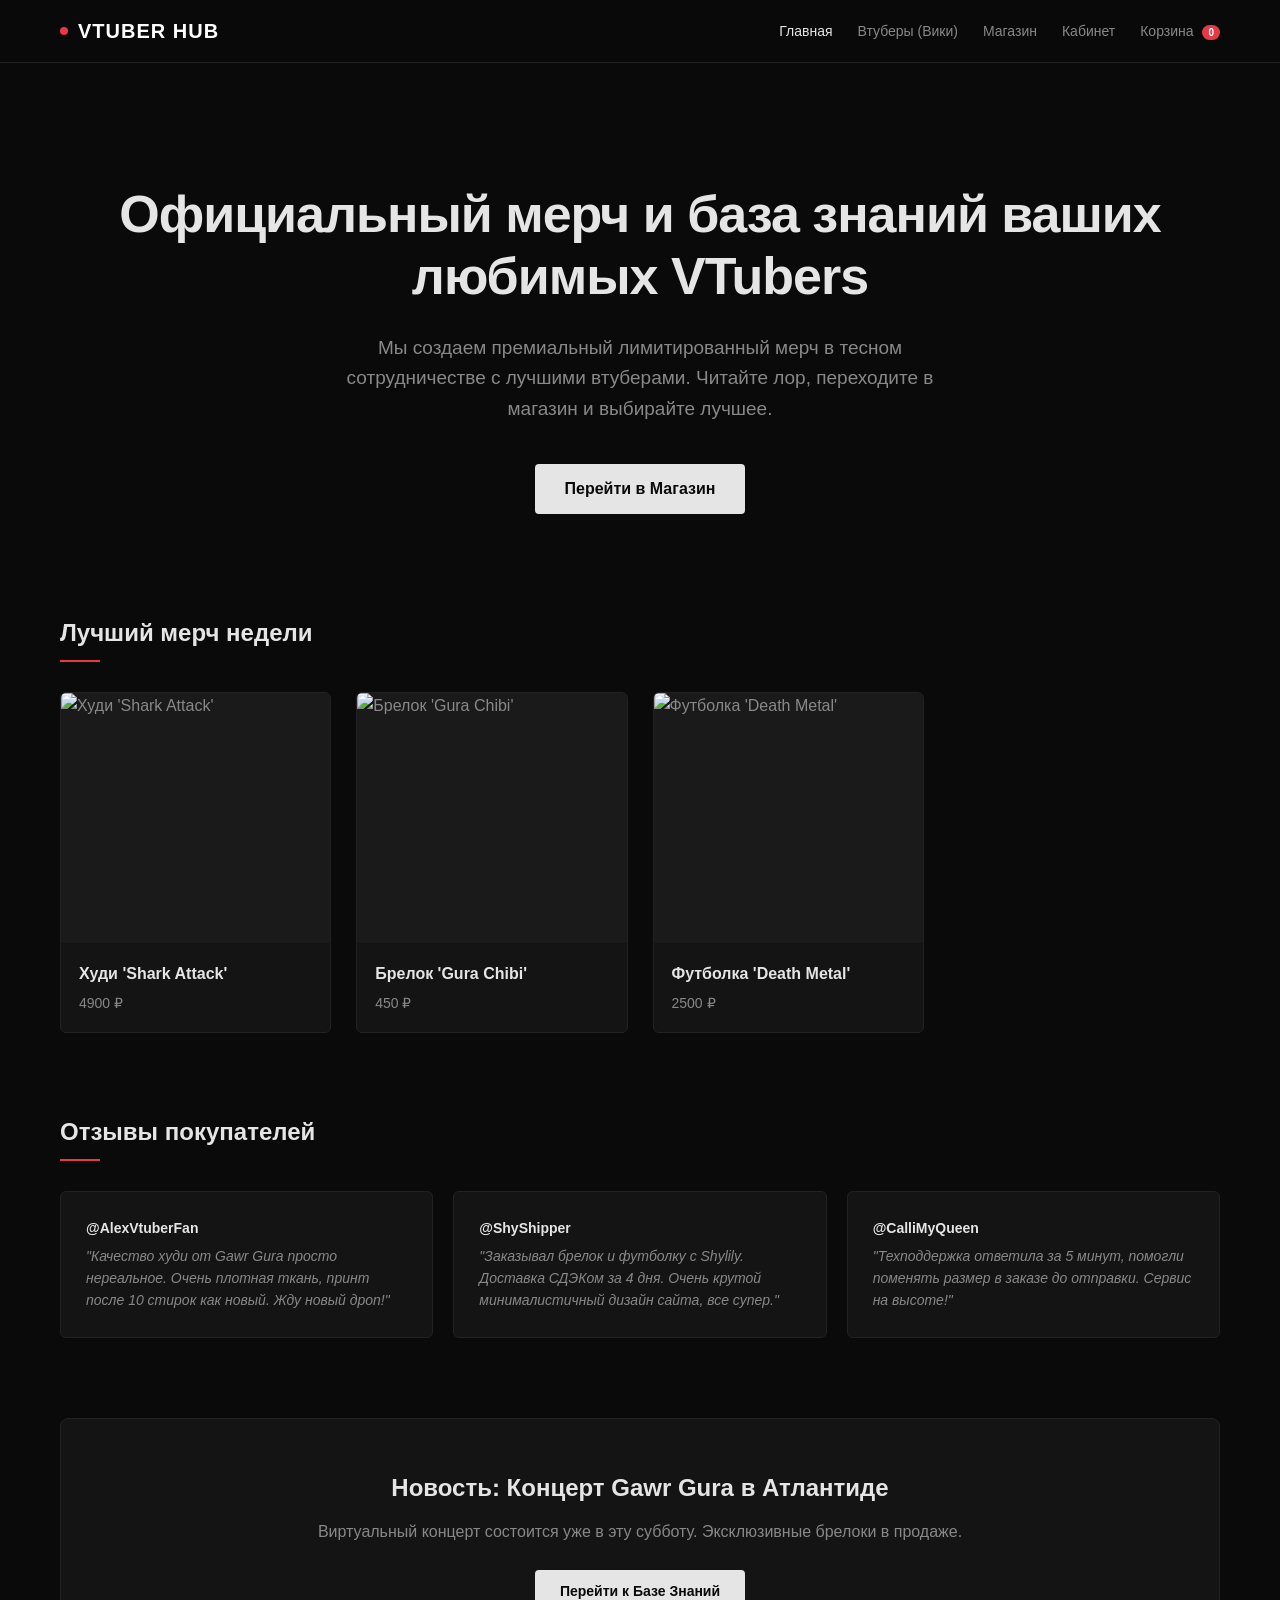
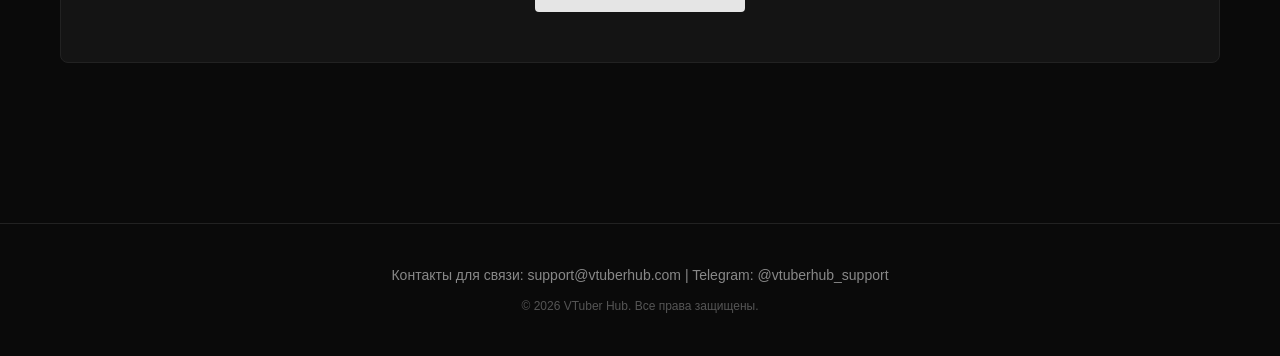
==== index.html @ 5d61200d "Update index.html" ====
<!DOCTYPE html>
<html lang="ru">
<head>
    <meta charset="UTF-8">
    <meta name="viewport" content="width=device-width, initial-scale=1.0">
    <title>VTuber Hub - Официальный мерч и Википедия</title>
    <link rel="stylesheet" href="style.css">
    <style>
        .hero { text-align: center; padding: 80px 20px 100px 20px; }
        .hero h1 { font-size: 52px; font-weight: 800; margin-bottom: 25px; letter-spacing: -1px; line-height: 1.2; }
        .hero p { color: var(--text-muted); font-size: 19px; max-width: 650px; margin: 0 auto 40px auto; }
        .merch-slider { display: grid; grid-template-columns: repeat(auto-fill, minmax(260px, 1fr)); gap: 25px; margin-bottom: 80px; }
        .slide-card { background-color: var(--card-bg); border: 1px solid var(--border-color); border-radius: 6px; overflow: hidden; transition: transform 0.3s ease, border-color 0.3s ease; cursor: pointer; }
        .slide-card:hover { transform: translateY(-5px); border-color: #444; }
        .slide-img { width: 100%; height: 250px; background-color: #1A1A1A; display: flex; align-items: center; justify-content: center; color: var(--text-muted); overflow: hidden; }
        .slide-img img { width: 100%; height: 100%; object-fit: cover; }
        .slide-info { padding: 18px; }
        .slide-info h3 { font-size: 16px; margin-bottom: 5px; }
        .slide-info p { color: var(--text-muted); font-size: 14px; }
        .reviews-grid { display: grid; grid-template-columns: repeat(auto-fill, minmax(300px, 1fr)); gap: 20px; margin-bottom: 80px; }
        .review-card { background-color: var(--card-bg); border: 1px solid var(--border-color); padding: 25px; border-radius: 6px; }
        .review-author { font-weight: 600; margin-bottom: 5px; font-size: 14px; }
        .review-text { color: var(--text-muted); font-size: 14px; font-style: italic; }
        .news-section { background-color: var(--card-bg); border: 1px solid var(--border-color); padding: 50px; border-radius: 8px; margin-bottom: 60px; text-align: center; }
    </style>
</head>
<body>
    <header>
        <div class="nav-container">
            <a href="index.html" class="logo"><div class="logo-dot"></div>VTUBER HUB</a>
            <nav></nav>
        </div>
    </header>
    <main>
        <section class="hero">
            <h1>Официальный мерч и база знаний ваших любимых VTubers</h1>
            <p>Мы создаем премиальный лимитированный мерч в тесном сотрудничестве с лучшими втуберами. Читайте лор, переходите в магазин и выбирайте лучшее.</p>
            <a href="shop.html" class="hero-btn">Перейти в Магазин</a>
        </section>
        <h2 class="section-title">Лучший мерч недели</h2>
        <div class="merch-slider" id="home-featured-merch"></div>
        <h2 class="section-title">Отзывы покупателей</h2>
        <div class="reviews-grid" id="home-reviews-container"></div>
        <div class="news-section" id="home-news-container"></div>
    </main>
    <footer>
        <p>Контакты для связи: support@vtuberhub.com | Telegram: @vtuberhub_support</p>
        <p style="margin-top: 10px; font-size: 12px; color: #555;">© 2026 VTuber Hub. Все права защищены.</p>
    </footer>
    <script src="app.js"></script>
    <script>
        window.addEventListener('DOMContentLoaded', () => {
            const products = getProducts();
            const container = document.getElementById('home-featured-merch');
            container.innerHTML = products.slice(0, 3).map(p => `
                <div class="slide-card" onclick="window.location.href='shop.html?streamer=${p.vtuberId}'">
                    <div class="slide-img"><img src="${p.photo}" alt="${p.title}"></div>
                    <div class="slide-info"><h3>${p.title}</h3><p>${p.price} ₽</p></div>
                </div>
            `).join('');
            const reviews = getReviews().filter(r => r.approved);
            const reviewsContainer = document.getElementById('home-reviews-container');
            reviewsContainer.innerHTML = reviews.map(r => `
                <div class="review-card">
                    <div class="review-author">${r.author}</div>
                    <div class="review-text">"${r.text}"</div>
                </div>
            `).join('');
            const news = getNews();
            const newsContainer = document.getElementById('home-news-container');
            if (news.length > 0) {
                const latestNews = news[news.length - 1];
                newsContainer.innerHTML = `
                    <h2 style="margin-bottom: 12px;">Новость: ${latestNews.title}</h2>
                    <p style="color: var(--text-muted); margin-bottom: 25px;">${latestNews.content}</p>
                    <a href="wiki.html" class="hero-btn" style="padding: 10px 25px; font-size: 14px;">Перейти к Базе Знаний</a>
                `;
            }
        });
    </script>
</body>
</html>
---- style.css ----
:root {
    --bg-color: #0A0A0A;
    --card-bg: #141414;
    --border-color: #222222;
    --text-main: #E5E5E5;
    --text-muted: #888888;
    --accent-color: #E63946;
    --accent-hover: #FF4D5A;
    --font-family: -apple-system, BlinkMacSystemFont, "Segoe UI", Roboto, Helvetica, Arial, sans-serif;
}
* { box-sizing: border-box; margin: 0; padding: 0; }
body { background-color: var(--bg-color); color: var(--text-main); font-family: var(--font-family); line-height: 1.6; overflow-x: hidden; }
header { position: sticky; top: 0; z-index: 100; background-color: rgba(10, 10, 10, 0.95); border-bottom: 1px solid var(--border-color); backdrop-filter: blur(10px); }
.nav-container { max-width: 1200px; margin: 0 auto; display: flex; justify-content: space-between; align-items: center; padding: 15px 20px; }
.logo { font-size: 20px; font-weight: 700; letter-spacing: 1px; color: #FFF; text-decoration: none; display: flex; align-items: center; gap: 10px; }
.logo-dot { width: 8px; height: 8px; background-color: var(--accent-color); border-radius: 50%; }
nav { display: flex; gap: 25px; align-items: center; }
nav a { color: var(--text-muted); text-decoration: none; font-size: 14px; font-weight: 500; transition: color 0.2s ease; cursor: pointer; }
nav a:hover, nav a.active { color: var(--text-main); }
.cart-trigger { position: relative; cursor: pointer; }
.cart-badge { background-color: var(--accent-color); color: white; font-size: 10px; padding: 2px 6px; border-radius: 10px; font-weight: bold; margin-left: 5px; }
main { max-width: 1200px; margin: 0 auto; padding: 40px 20px; min-height: calc(100vh - 150px); }
.section-title { font-size: 24px; font-weight: 700; margin-bottom: 30px; position: relative; padding-bottom: 10px; }
.section-title::after { content: ''; position: absolute; bottom: 0; left: 0; width: 40px; height: 2px; background-color: var(--accent-color); }
.hero-btn, .btn-primary { background-color: var(--text-main); color: var(--bg-color); padding: 12px 30px; border-radius: 4px; text-decoration: none; font-weight: 600; transition: transform 0.2s, background-color 0.2s; border: none; cursor: pointer; display: inline-block; text-align: center; }
.hero-btn:hover, .btn-primary:hover { transform: scale(1.02); background-color: #FFF; }
.btn-secondary { background-color: var(--card-bg); border: 1px solid var(--border-color); color: var(--text-main); padding: 10px 20px; border-radius: 4px; font-weight: 600; cursor: pointer; transition: border-color 0.2s, color 0.2s; }
.btn-secondary:hover { border-color: var(--text-main); }
.btn-danger { background-color: var(--accent-color); color: white; border: none; padding: 10px 20px; border-radius: 4px; font-weight: 600; cursor: pointer; transition: background-color 0.2s; }
.btn-danger:hover { background-color: var(--accent-hover); }
.two-column-layout { display: grid; grid-template-columns: 280px 1fr; gap: 30px; }
.table-responsive { width: 100%; overflow-x: auto; -webkit-overflow-scrolling: touch; margin-top: 15px; }
.form-group { margin-bottom: 20px; }
.form-group label { display: block; font-size: 13px; color: var(--text-muted); margin-bottom: 5px; }
.form-control { width: 100%; background-color: #0E0E0E; border: 1px solid var(--border-color); border-radius: 4px; padding: 10px 15px; color: var(--text-main); font-size: 14px; outline: none; transition: border-color 0.2s; }
.form-control:focus { border-color: var(--accent-color); }
footer { text-align: center; color: var(--text-muted); font-size: 14px; border-top: 1px solid var(--border-color); padding: 40px 20px; margin-top: 60px; }
.modal { display: none; position: fixed; top: 0; left: 0; width: 100%; height: 100%; background-color: rgba(0, 0, 0, 0.85); z-index: 1000; align-items: center; justify-content: center; padding: 20px; }
.modal.active { display: flex; }
.modal-content { background-color: var(--card-bg); border: 1px solid var(--border-color); border-radius: 8px; width: 550px; max-width: 100%; padding: 30px; max-height: 90vh; display: flex; flex-direction: column; overflow-y: auto; }
.modal-header { display: flex; justify-content: space-between; align-items: center; border-bottom: 1px solid var(--border-color); padding-bottom: 15px; margin-bottom: 20px; }
.modal-close { background: none; border: none; color: var(--text-muted); font-size: 28px; cursor: pointer; }
.cart-items-list { flex-grow: 1; overflow-y: auto; margin-bottom: 20px; display: flex; flex-direction: column; gap: 15px; }
.cart-item { display: flex; justify-content: space-between; align-items: center; border-bottom: 1px solid var(--border-color); padding-bottom: 15px; }
.cart-item:last-child { border-bottom: none; }
.cart-item-details h4 { font-size: 14px; }
.cart-item-details p { font-size: 12px; color: var(--text-muted); }
.cart-qty-control { display: flex; align-items: center; gap: 10px; }
.qty-btn { background-color: #222; border: none; color: white; width: 25px; height: 25px; border-radius: 4px; cursor: pointer; }
.qty-num { font-size: 14px; width: 20px; text-align: center; }
.cart-total-section { border-top: 1px solid var(--border-color); padding-top: 20px; display: flex; justify-content: space-between; align-items: center; font-weight: bold; font-size: 18px; margin-bottom: 20px; }
@media (max-width: 1024px) {
    main { padding: 30px 15px; }
    .two-column-layout { grid-template-columns: 240px 1fr; gap: 20px; }
}
@media (max-width: 768px) {
    .nav-container { flex-direction: column; gap: 15px; text-align: center; padding: 15px 10px; }
    nav { flex-wrap: wrap; justify-content: center; gap: 15px; }
    .two-column-layout { grid-template-columns: 1fr; }
    .sidebar { padding: 15px; }
    .sidebar-list { display: flex; flex-direction: row; overflow-x: auto; gap: 10px; padding-bottom: 10px; -webkit-overflow-scrolling: touch; }
    .sidebar-item { white-space: nowrap; flex-shrink: 0; }
    .hero h1 { font-size: 36px !important; }
    .hero p { font-size: 16px !important; }
}
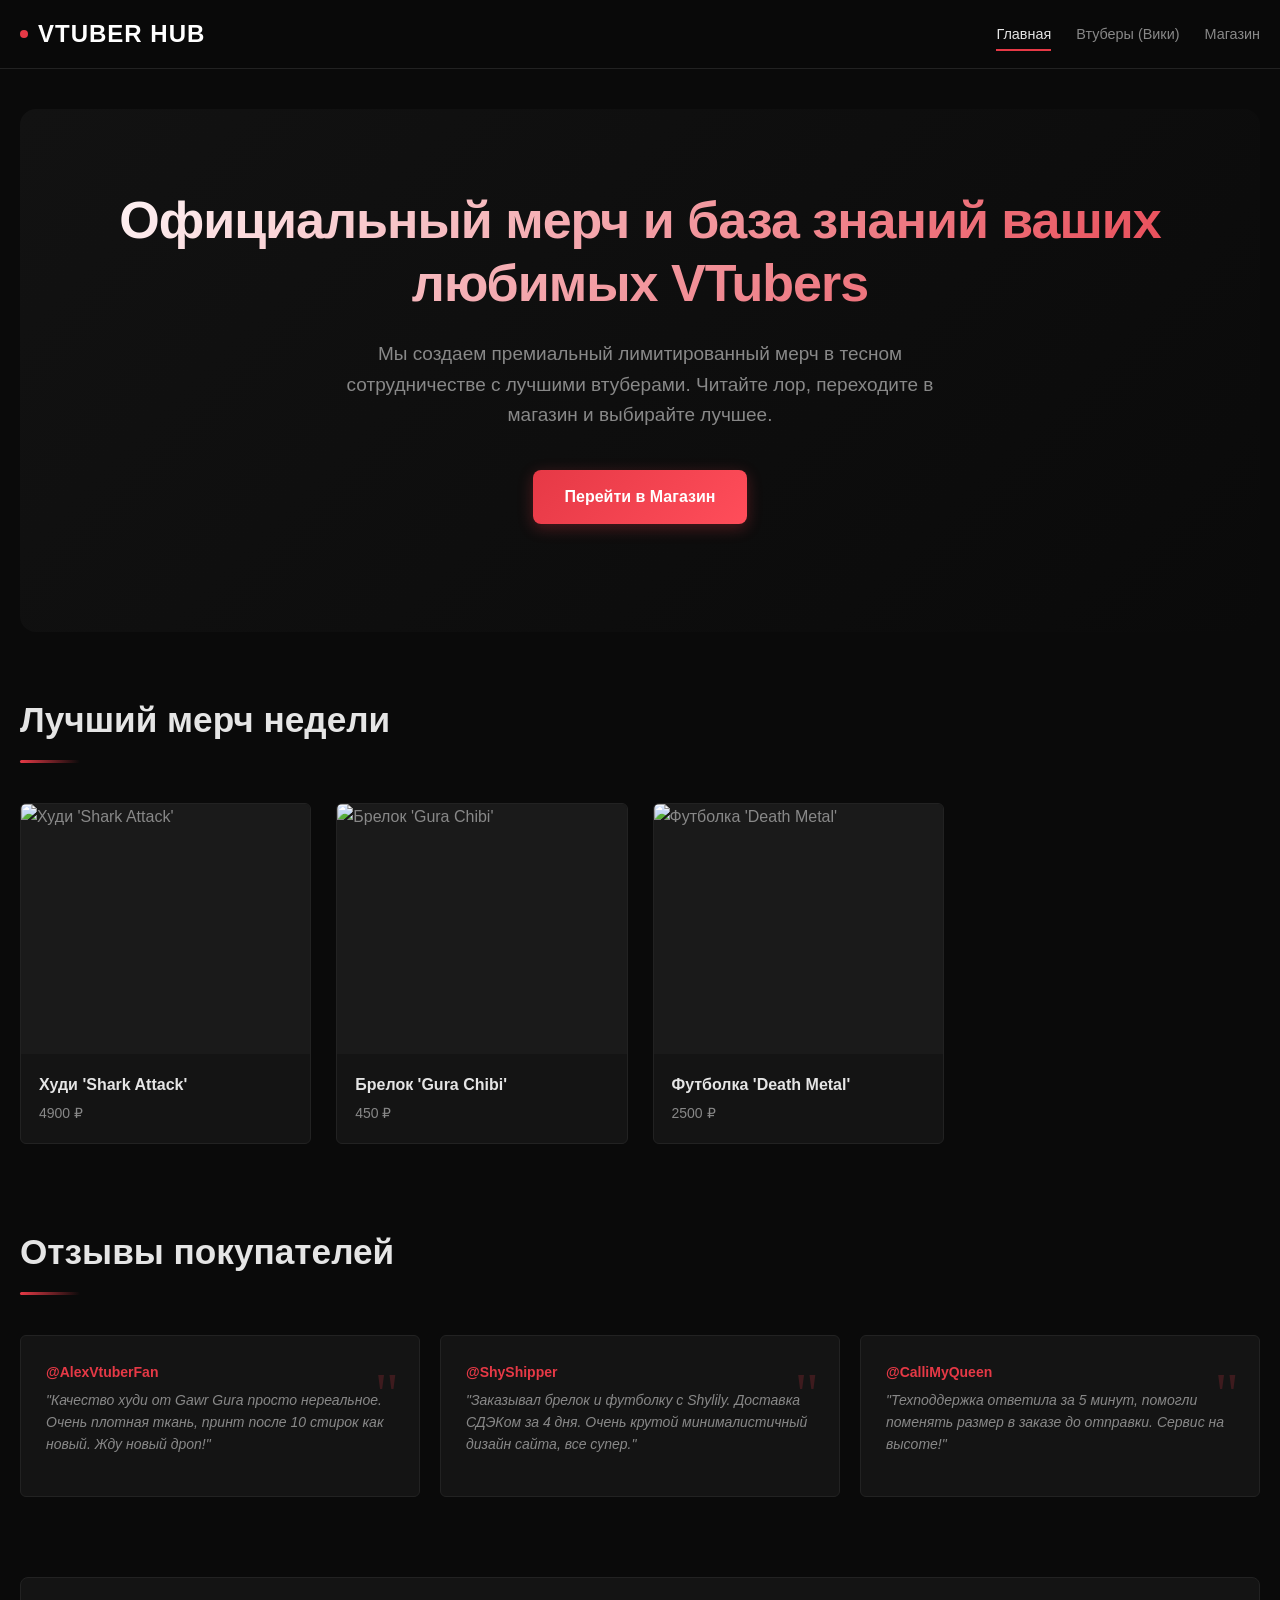
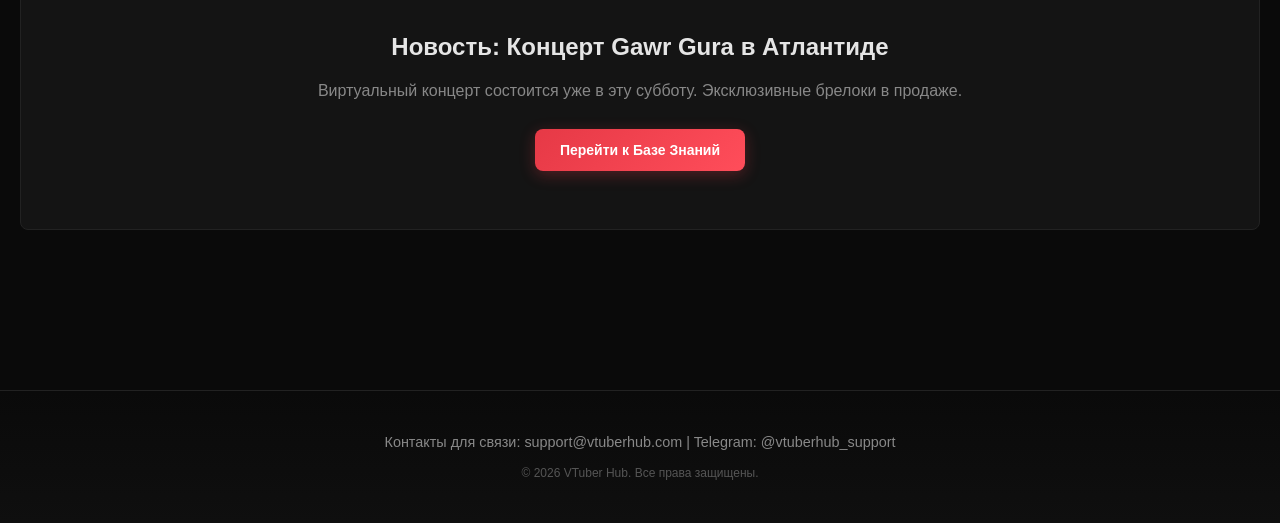
==== commit 1f2e1be4: "Add files via upload" ====
--- a/index.html
+++ b/index.html
@@ -79,4 +79,4 @@
         });
     </script>
 </body>
-</html>
+</html>
--- a/style.css
+++ b/style.css
@@ -7,59 +7,994 @@
     --accent-color: #E63946;
     --accent-hover: #FF4D5A;
     --font-family: -apple-system, BlinkMacSystemFont, "Segoe UI", Roboto, Helvetica, Arial, sans-serif;
-}
+    --max-width: 1400px;
+    --gap: 25px;
+    --radius: 12px;
+}
+
 * { box-sizing: border-box; margin: 0; padding: 0; }
-body { background-color: var(--bg-color); color: var(--text-main); font-family: var(--font-family); line-height: 1.6; overflow-x: hidden; }
-header { position: sticky; top: 0; z-index: 100; background-color: rgba(10, 10, 10, 0.95); border-bottom: 1px solid var(--border-color); backdrop-filter: blur(10px); }
-.nav-container { max-width: 1200px; margin: 0 auto; display: flex; justify-content: space-between; align-items: center; padding: 15px 20px; }
-.logo { font-size: 20px; font-weight: 700; letter-spacing: 1px; color: #FFF; text-decoration: none; display: flex; align-items: center; gap: 10px; }
-.logo-dot { width: 8px; height: 8px; background-color: var(--accent-color); border-radius: 50%; }
+
+body { 
+    background-color: var(--bg-color); 
+    color: var(--text-main); 
+    font-family: var(--font-family); 
+    line-height: 1.6; 
+    overflow-x: hidden;
+    -webkit-font-smoothing: antialiased;
+    -moz-osx-font-smoothing: grayscale;
+}
+
+/* Scrollbar */
+::-webkit-scrollbar { width: 8px; height: 8px; }
+::-webkit-scrollbar-track { background: var(--bg-color); }
+::-webkit-scrollbar-thumb { background: var(--border-color); border-radius: 4px; }
+::-webkit-scrollbar-thumb:hover { background: var(--accent-color); }
+
+::selection { background: var(--accent-color); color: white; }
+
+/* Animations (без изменений) */
+@keyframes fadeIn {
+    from { opacity: 0; }
+    to { opacity: 1; }
+}
+@keyframes slideUp {
+    from { opacity: 0; transform: translateY(30px); }
+    to { opacity: 1; transform: translateY(0); }
+}
+@keyframes slideDown {
+    from { opacity: 0; transform: translateY(-20px); }
+    to { opacity: 1; transform: translateY(0); }
+}
+@keyframes scaleIn {
+    from { opacity: 0; transform: scale(0.9); }
+    to { opacity: 1; transform: scale(1); }
+}
+@keyframes shimmer {
+    0% { background-position: -1000px 0; }
+    100% { background-position: 1000px 0; }
+}
+@keyframes pulse {
+    0%, 100% { opacity: 1; }
+    50% { opacity: 0.7; }
+}
+@keyframes float {
+    0%, 100% { transform: translateY(0px); }
+    50% { transform: translateY(-10px); }
+}
+@keyframes glow {
+    0%, 100% { box-shadow: 0 0 20px rgba(230, 57, 70, 0.3); }
+    50% { box-shadow: 0 0 40px rgba(230, 57, 70, 0.6); }
+}
+
+.animate-fade-in { animation: fadeIn 0.6s ease-out; }
+.animate-slide-up { animation: slideUp 0.6s ease-out; }
+.animate-slide-down { animation: slideDown 0.6s ease-out; }
+.animate-scale-in { animation: scaleIn 0.4s ease-out; }
+
+/* Header */
+header { 
+    position: sticky; 
+    top: 0; 
+    z-index: 100; 
+    background-color: rgba(10, 10, 10, 0.95); 
+    border-bottom: 1px solid var(--border-color); 
+    backdrop-filter: blur(10px);
+    -webkit-backdrop-filter: blur(10px);
+    transition: all 0.3s ease;
+}
+header.scrolled {
+    background-color: rgba(10, 10, 10, 0.98);
+    box-shadow: 0 4px 20px rgba(0, 0, 0, 0.5);
+}
+.nav-container { 
+    max-width: var(--max-width); 
+    margin: 0 auto; 
+    display: flex; 
+    justify-content: space-between; 
+    align-items: center; 
+    padding: 15px 20px; 
+}
+.logo { 
+    font-size: clamp(1.1rem, 2.5vw, 1.5rem); 
+    font-weight: 700; 
+    letter-spacing: 1px; 
+    color: #FFF; 
+    text-decoration: none; 
+    display: flex; 
+    align-items: center; 
+    gap: 10px;
+    transition: transform 0.2s ease;
+}
+.logo:hover { transform: scale(1.05); }
+.logo-dot { 
+    width: 8px; 
+    height: 8px; 
+    background-color: var(--accent-color); 
+    border-radius: 50%;
+    animation: pulse 2s ease-in-out infinite;
+}
 nav { display: flex; gap: 25px; align-items: center; }
-nav a { color: var(--text-muted); text-decoration: none; font-size: 14px; font-weight: 500; transition: color 0.2s ease; cursor: pointer; }
+nav a { 
+    color: var(--text-muted); 
+    text-decoration: none; 
+    font-size: 0.9rem; 
+    font-weight: 500; 
+    transition: all 0.3s ease; 
+    cursor: pointer;
+    position: relative;
+    padding: 5px 0;
+}
+nav a::after {
+    content: '';
+    position: absolute;
+    bottom: 0;
+    left: 0;
+    width: 0;
+    height: 2px;
+    background: var(--accent-color);
+    transition: width 0.3s ease;
+}
 nav a:hover, nav a.active { color: var(--text-main); }
-.cart-trigger { position: relative; cursor: pointer; }
-.cart-badge { background-color: var(--accent-color); color: white; font-size: 10px; padding: 2px 6px; border-radius: 10px; font-weight: bold; margin-left: 5px; }
-main { max-width: 1200px; margin: 0 auto; padding: 40px 20px; min-height: calc(100vh - 150px); }
-.section-title { font-size: 24px; font-weight: 700; margin-bottom: 30px; position: relative; padding-bottom: 10px; }
-.section-title::after { content: ''; position: absolute; bottom: 0; left: 0; width: 40px; height: 2px; background-color: var(--accent-color); }
-.hero-btn, .btn-primary { background-color: var(--text-main); color: var(--bg-color); padding: 12px 30px; border-radius: 4px; text-decoration: none; font-weight: 600; transition: transform 0.2s, background-color 0.2s; border: none; cursor: pointer; display: inline-block; text-align: center; }
-.hero-btn:hover, .btn-primary:hover { transform: scale(1.02); background-color: #FFF; }
-.btn-secondary { background-color: var(--card-bg); border: 1px solid var(--border-color); color: var(--text-main); padding: 10px 20px; border-radius: 4px; font-weight: 600; cursor: pointer; transition: border-color 0.2s, color 0.2s; }
-.btn-secondary:hover { border-color: var(--text-main); }
-.btn-danger { background-color: var(--accent-color); color: white; border: none; padding: 10px 20px; border-radius: 4px; font-weight: 600; cursor: pointer; transition: background-color 0.2s; }
-.btn-danger:hover { background-color: var(--accent-hover); }
-.two-column-layout { display: grid; grid-template-columns: 280px 1fr; gap: 30px; }
-.table-responsive { width: 100%; overflow-x: auto; -webkit-overflow-scrolling: touch; margin-top: 15px; }
+nav a:hover::after, nav a.active::after { width: 100%; }
+
+/* Main */
+main { 
+    max-width: var(--max-width); 
+    margin: 0 auto; 
+    padding: 40px 20px; 
+    min-height: calc(100vh - 150px); 
+}
+
+/* Hero */
+.hero {
+    position: relative;
+    padding: 80px 20px;
+    text-align: center;
+    overflow: hidden;
+    border-radius: 16px;
+    margin-bottom: 60px;
+    background: linear-gradient(135deg, rgba(20, 20, 20, 0.8), rgba(10, 10, 10, 0.9));
+}
+.hero::before {
+    content: '';
+    position: absolute;
+    top: 0;
+    left: 0;
+    right: 0;
+    bottom: 0;
+    background: url('https://image.qwenlm.ai/public_source/9949d2c9-0b74-492d-8eed-932ee424c334/143755540-92a9-4c30-a2a1-efd387a12d0f.png') center/cover;
+    opacity: 0.15;
+    z-index: 0;
+}
+.hero-content {
+    position: relative;
+    z-index: 1;
+    max-width: 800px;
+    margin: 0 auto;
+}
+.hero h1 {
+    font-size: clamp(2.2rem, 6vw, 4rem);
+    font-weight: 800;
+    margin-bottom: 20px;
+    line-height: 1.2;
+    background: linear-gradient(135deg, #FFF 0%, var(--accent-color) 100%);
+    -webkit-background-clip: text;
+    -webkit-text-fill-color: transparent;
+    background-clip: text;
+    animation: slideUp 0.8s ease-out;
+}
+.hero p {
+    font-size: clamp(1rem, 1.5vw, 1.25rem);
+    color: var(--text-muted);
+    margin-bottom: 30px;
+    animation: slideUp 0.8s ease-out 0.2s backwards;
+}
+.hero-buttons {
+    display: flex;
+    gap: 15px;
+    justify-content: center;
+    flex-wrap: wrap;
+    animation: slideUp 0.8s ease-out 0.4s backwards;
+}
+
+/* Section Title */
+.section-title { 
+    font-size: clamp(1.5rem, 3vw, 2.2rem);
+    font-weight: 700; 
+    margin-bottom: 40px; 
+    position: relative; 
+    padding-bottom: 15px;
+    animation: slideUp 0.6s ease-out;
+}
+.section-title::after { 
+    content: ''; 
+    position: absolute; 
+    bottom: 0; 
+    left: 0; 
+    width: 60px; 
+    height: 3px; 
+    background: linear-gradient(90deg, var(--accent-color), transparent);
+    border-radius: 2px;
+}
+.section-subtitle {
+    font-size: clamp(0.9rem, 1.2vw, 1.1rem);
+    color: var(--text-muted);
+    margin-bottom: 40px;
+    animation: slideUp 0.6s ease-out 0.2s backwards;
+}
+
+/* Buttons */
+.hero-btn, .btn-primary { 
+    background: linear-gradient(135deg, var(--accent-color), var(--accent-hover));
+    color: white; 
+    padding: 14px 32px; 
+    border-radius: 8px; 
+    text-decoration: none; 
+    font-weight: 600; 
+    transition: all 0.3s ease; 
+    border: none; 
+    cursor: pointer; 
+    display: inline-block; 
+    text-align: center;
+    box-shadow: 0 4px 15px rgba(230, 57, 70, 0.3);
+    position: relative;
+    overflow: hidden;
+}
+.hero-btn::before, .btn-primary::before {
+    content: '';
+    position: absolute;
+    top: 0;
+    left: -100%;
+    width: 100%;
+    height: 100%;
+    background: linear-gradient(90deg, transparent, rgba(255, 255, 255, 0.2), transparent);
+    transition: left 0.5s ease;
+}
+.hero-btn:hover::before, .btn-primary:hover::before { left: 100%; }
+.hero-btn:hover, .btn-primary:hover { 
+    transform: translateY(-2px); 
+    box-shadow: 0 8px 25px rgba(230, 57, 70, 0.5);
+}
+.btn-secondary { 
+    background-color: var(--card-bg); 
+    border: 1px solid var(--border-color); 
+    color: var(--text-main); 
+    padding: 12px 24px; 
+    border-radius: 8px; 
+    font-weight: 600; 
+    cursor: pointer; 
+    transition: all 0.3s ease;
+}
+.btn-secondary:hover { 
+    border-color: var(--accent-color);
+    background-color: rgba(230, 57, 70, 0.1);
+    transform: translateY(-2px);
+}
+.btn-danger { 
+    background-color: var(--accent-color); 
+    color: white; 
+    border: none; 
+    padding: 12px 24px; 
+    border-radius: 8px; 
+    font-weight: 600; 
+    cursor: pointer; 
+    transition: all 0.3s ease;
+}
+.btn-danger:hover { 
+    background-color: var(--accent-hover);
+    transform: translateY(-2px);
+    box-shadow: 0 4px 15px rgba(230, 57, 70, 0.4);
+}
+
+/* Cards (общие) */
+.card {
+    background-color: var(--card-bg);
+    border: 1px solid var(--border-color);
+    border-radius: var(--radius);
+    overflow: hidden;
+    transition: all 0.3s cubic-bezier(0.4, 0, 0.2, 1);
+    position: relative;
+}
+.card:hover {
+    transform: translateY(-8px);
+    border-color: var(--accent-color);
+    box-shadow: 0 12px 40px rgba(230, 57, 70, 0.2);
+}
+.card::before {
+    content: '';
+    position: absolute;
+    top: 0;
+    left: 0;
+    right: 0;
+    height: 2px;
+    background: linear-gradient(90deg, transparent, var(--accent-color), transparent);
+    opacity: 0;
+    transition: opacity 0.3s ease;
+}
+.card:hover::before { opacity: 1; }
+
+/* Сетки - единый подход с auto-fit и минимальной шириной */
+.vtuber-grid,
+.shop-grid,
+.news-grid,
+.reviews-grid {
+    display: grid;
+    grid-template-columns: repeat(auto-fit, minmax(280px, 1fr));
+    gap: var(--gap);
+    margin-bottom: 60px;
+}
+
+/* Vtuber Cards */
+.vtuber-card {
+    background-color: var(--card-bg);
+    border: 1px solid var(--border-color);
+    border-radius: 16px;
+    overflow: hidden;
+    cursor: pointer;
+    transition: all 0.4s cubic-bezier(0.4, 0, 0.2, 1);
+    position: relative;
+}
+.vtuber-card:hover {
+    transform: translateY(-12px) scale(1.02);
+    border-color: var(--accent-color);
+    box-shadow: 0 20px 60px rgba(230, 57, 70, 0.3);
+}
+.vtuber-card-img {
+    width: 100%;
+    height: 320px;
+    object-fit: cover;
+    transition: transform 0.6s ease;
+}
+.vtuber-card:hover .vtuber-card-img { transform: scale(1.1); }
+.vtuber-card-content {
+    padding: 20px;
+    position: relative;
+    z-index: 1;
+    background: linear-gradient(to top, var(--card-bg) 0%, transparent 100%);
+}
+.vtuber-card-name {
+    font-size: 1.25rem;
+    font-weight: 700;
+    margin-bottom: 8px;
+    color: var(--text-main);
+}
+.vtuber-card-desc {
+    font-size: 0.9rem;
+    color: var(--text-muted);
+    line-height: 1.5;
+}
+
+/* Shop */
+.shop-grid { grid-template-columns: repeat(auto-fit, minmax(250px, 1fr)); }
+.product-card {
+    background-color: var(--card-bg);
+    border: 1px solid var(--border-color);
+    border-radius: var(--radius);
+    overflow: hidden;
+    transition: all 0.3s cubic-bezier(0.4, 0, 0.2, 1);
+    cursor: pointer;
+}
+.product-card:hover {
+    transform: translateY(-8px);
+    border-color: var(--accent-color);
+    box-shadow: 0 12px 40px rgba(230, 57, 70, 0.25);
+}
+.product-img {
+    width: 100%;
+    height: 280px;
+    object-fit: cover;
+    transition: transform 0.6s ease;
+}
+.product-card:hover .product-img { transform: scale(1.08); }
+.product-info {
+    padding: 20px;
+}
+.product-title {
+    font-size: 1rem;
+    font-weight: 700;
+    margin-bottom: 8px;
+    color: var(--text-main);
+}
+.product-desc {
+    font-size: 0.85rem;
+    color: var(--text-muted);
+    margin-bottom: 15px;
+    line-height: 1.5;
+}
+.product-price {
+    font-size: 1.25rem;
+    font-weight: 700;
+    color: var(--accent-color);
+    margin-bottom: 15px;
+}
+
+/* News */
+.news-grid { grid-template-columns: repeat(auto-fit, minmax(300px, 1fr)); }
+.news-card {
+    background-color: var(--card-bg);
+    border: 1px solid var(--border-color);
+    border-radius: var(--radius);
+    padding: 25px;
+    transition: all 0.3s ease;
+    position: relative;
+    overflow: hidden;
+}
+.news-card::before {
+    content: '';
+    position: absolute;
+    top: 0;
+    left: 0;
+    width: 4px;
+    height: 100%;
+    background: var(--accent-color);
+    transform: scaleY(0);
+    transition: transform 0.3s ease;
+}
+.news-card:hover {
+    transform: translateX(8px);
+    border-color: var(--accent-color);
+}
+.news-card:hover::before { transform: scaleY(1); }
+.news-title {
+    font-size: 1.15rem;
+    font-weight: 700;
+    margin-bottom: 12px;
+    color: var(--text-main);
+}
+.news-content {
+    font-size: 0.9rem;
+    color: var(--text-muted);
+    margin-bottom: 15px;
+    line-height: 1.6;
+}
+.news-date {
+    font-size: 0.8rem;
+    color: var(--text-muted);
+    opacity: 0.7;
+}
+
+/* Reviews */
+.reviews-grid { grid-template-columns: repeat(auto-fit, minmax(280px, 1fr)); }
+.review-card {
+    background-color: var(--card-bg);
+    border: 1px solid var(--border-color);
+    border-radius: var(--radius);
+    padding: 25px;
+    transition: all 0.3s ease;
+    position: relative;
+}
+.review-card::before {
+    content: '"';
+    position: absolute;
+    top: 10px;
+    right: 20px;
+    font-size: 60px;
+    color: var(--accent-color);
+    opacity: 0.2;
+    font-family: Georgia, serif;
+}
+.review-card:hover {
+    transform: translateY(-4px);
+    border-color: var(--accent-color);
+    box-shadow: 0 8px 30px rgba(230, 57, 70, 0.15);
+}
+.review-text {
+    font-size: 0.95rem;
+    color: var(--text-main);
+    margin-bottom: 15px;
+    line-height: 1.6;
+    font-style: italic;
+}
+.review-author {
+    font-size: 0.9rem;
+    color: var(--accent-color);
+    font-weight: 600;
+}
+
+/* Sidebar + Two-column layout */
+.two-column-layout { 
+    display: grid; 
+    grid-template-columns: 280px 1fr; 
+    gap: 30px; 
+}
+.sidebar { 
+    background-color: var(--card-bg); 
+    border: 1px solid var(--border-color); 
+    border-radius: var(--radius); 
+    padding: 25px; 
+    height: fit-content;
+    position: sticky;
+    top: 100px;
+}
+.search-bar { 
+    width: 100%; 
+    background-color: #0E0E0E; 
+    border: 1px solid var(--border-color); 
+    border-radius: 8px; 
+    padding: 12px 18px; 
+    color: var(--text-main); 
+    font-size: 0.9rem; 
+    outline: none; 
+    margin-bottom: 25px; 
+    transition: all 0.3s ease;
+}
+.search-bar:focus { 
+    border-color: var(--accent-color);
+    box-shadow: 0 0 0 3px rgba(230, 57, 70, 0.1);
+}
+.list-title { 
+    font-size: 0.75rem; 
+    color: var(--text-muted); 
+    text-transform: uppercase; 
+    letter-spacing: 1px; 
+    margin-bottom: 15px; 
+    font-weight: 700; 
+}
+.sidebar-list { 
+    list-style: none; 
+    display: flex; 
+    flex-direction: column; 
+    gap: 10px; 
+}
+.sidebar-item { 
+    display: block; 
+    width: 100%; 
+    padding: 14px 18px; 
+    border-radius: 8px; 
+    background-color: #0D0D0D; 
+    border: 1px solid var(--border-color); 
+    color: var(--text-muted); 
+    font-size: 0.9rem; 
+    font-weight: 600; 
+    cursor: pointer; 
+    transition: all 0.3s cubic-bezier(0.4, 0, 0.2, 1); 
+    text-align: left;
+    position: relative;
+    overflow: hidden;
+}
+.sidebar-item::before {
+    content: '';
+    position: absolute;
+    left: 0;
+    top: 0;
+    width: 3px;
+    height: 100%;
+    background: var(--accent-color);
+    transform: scaleY(0);
+    transition: transform 0.3s ease;
+}
+.sidebar-item:hover { 
+    background-color: #1A1A1A; 
+    color: var(--text-main); 
+    border-color: #333333; 
+    transform: translateX(4px);
+}
+.sidebar-item:hover::before { transform: scaleY(1); }
+.sidebar-item.active { 
+    background-color: var(--accent-color); 
+    color: #FFFFFF; 
+    border-color: var(--accent-color); 
+    box-shadow: 0 4px 15px rgba(230, 57, 70, 0.3);
+}
+.sidebar-item.active::before { transform: scaleY(1); }
+
+/* Modal */
+.modal-overlay {
+    position: fixed;
+    top: 0;
+    left: 0;
+    right: 0;
+    bottom: 0;
+    background: rgba(0, 0, 0, 0.8);
+    backdrop-filter: blur(10px);
+    -webkit-backdrop-filter: blur(10px);
+    display: flex;
+    align-items: center;
+    justify-content: center;
+    z-index: 1000;
+    opacity: 0;
+    visibility: hidden;
+    transition: all 0.3s ease;
+}
+.modal-overlay.active {
+    opacity: 1;
+    visibility: visible;
+}
+.modal {
+    background: var(--card-bg);
+    border: 1px solid var(--border-color);
+    border-radius: 16px;
+    max-width: 500px;
+    width: 90%;
+    max-height: 90vh;
+    overflow-y: auto;
+    transform: scale(0.9);
+    transition: transform 0.3s ease;
+    box-shadow: 0 20px 60px rgba(0, 0, 0, 0.5);
+}
+.modal-overlay.active .modal { transform: scale(1); }
+.modal-header {
+    padding: 25px;
+    border-bottom: 1px solid var(--border-color);
+    display: flex;
+    justify-content: space-between;
+    align-items: center;
+}
+.modal-title {
+    font-size: 1.5rem;
+    font-weight: 700;
+    color: var(--text-main);
+}
+.modal-close {
+    background: none;
+    border: none;
+    color: var(--text-muted);
+    font-size: 28px;
+    cursor: pointer;
+    transition: color 0.3s ease;
+    width: 40px;
+    height: 40px;
+    display: flex;
+    align-items: center;
+    justify-content: center;
+    border-radius: 8px;
+}
+.modal-close:hover {
+    color: var(--accent-color);
+    background: rgba(230, 57, 70, 0.1);
+}
+.modal-body {
+    padding: 25px;
+}
+.modal-body p {
+    margin-bottom: 15px;
+    font-size: 1rem;
+    color: var(--text-main);
+}
+.modal-body .highlight {
+    color: var(--accent-color);
+    font-weight: 600;
+}
+.modal-footer {
+    padding: 25px;
+    border-top: 1px solid var(--border-color);
+    display: flex;
+    gap: 15px;
+    justify-content: flex-end;
+}
+
+/* Toast */
+.toast-container {
+    position: fixed;
+    top: 100px;
+    right: 20px;
+    z-index: 2000;
+    display: flex;
+    flex-direction: column;
+    gap: 10px;
+}
+.toast {
+    background: var(--card-bg);
+    border: 1px solid var(--border-color);
+    border-left: 4px solid var(--accent-color);
+    border-radius: 8px;
+    padding: 15px 20px;
+    color: var(--text-main);
+    font-size: 0.9rem;
+    box-shadow: 0 8px 30px rgba(0, 0, 0, 0.3);
+    animation: slideDown 0.3s ease-out;
+    display: flex;
+    align-items: center;
+    gap: 10px;
+}
+.toast.success { border-left-color: #10B981; }
+.toast.error { border-left-color: var(--accent-color); }
+
+/* Cart */
+.cart-badge {
+    position: absolute;
+    top: -8px;
+    right: -8px;
+    background: var(--accent-color);
+    color: white;
+    font-size: 0.7rem;
+    font-weight: 700;
+    width: 20px;
+    height: 20px;
+    border-radius: 50%;
+    display: flex;
+    align-items: center;
+    justify-content: center;
+    animation: scaleIn 0.3s ease-out;
+}
+.cart-sidebar {
+    position: fixed;
+    top: 0;
+    right: -400px;
+    width: 400px;
+    height: 100vh;
+    background: var(--card-bg);
+    border-left: 1px solid var(--border-color);
+    z-index: 1001;
+    transition: right 0.3s ease;
+    display: flex;
+    flex-direction: column;
+}
+.cart-sidebar.active { right: 0; }
+.cart-header {
+    padding: 25px;
+    border-bottom: 1px solid var(--border-color);
+    display: flex;
+    justify-content: space-between;
+    align-items: center;
+}
+.cart-title {
+    font-size: 1.25rem;
+    font-weight: 700;
+    color: var(--text-main);
+}
+.cart-items {
+    flex: 1;
+    overflow-y: auto;
+    padding: 20px;
+}
+.cart-item {
+    display: flex;
+    gap: 15px;
+    padding: 15px;
+    background: #0D0D0D;
+    border: 1px solid var(--border-color);
+    border-radius: 8px;
+    margin-bottom: 15px;
+    transition: all 0.3s ease;
+}
+.cart-item:hover { border-color: var(--accent-color); }
+.cart-item-img {
+    width: 80px;
+    height: 80px;
+    object-fit: cover;
+    border-radius: 8px;
+}
+.cart-item-info { flex: 1; }
+.cart-item-title {
+    font-size: 0.9rem;
+    font-weight: 600;
+    color: var(--text-main);
+    margin-bottom: 5px;
+}
+.cart-item-price {
+    font-size: 1rem;
+    font-weight: 700;
+    color: var(--accent-color);
+}
+.cart-item-remove {
+    background: none;
+    border: none;
+    color: var(--text-muted);
+    cursor: pointer;
+    font-size: 18px;
+    transition: color 0.3s ease;
+}
+.cart-item-remove:hover { color: var(--accent-color); }
+.cart-footer {
+    padding: 25px;
+    border-top: 1px solid var(--border-color);
+}
+.cart-total {
+    display: flex;
+    justify-content: space-between;
+    font-size: 1.15rem;
+    font-weight: 700;
+    margin-bottom: 20px;
+    color: var(--text-main);
+}
+
+/* Form */
 .form-group { margin-bottom: 20px; }
-.form-group label { display: block; font-size: 13px; color: var(--text-muted); margin-bottom: 5px; }
-.form-control { width: 100%; background-color: #0E0E0E; border: 1px solid var(--border-color); border-radius: 4px; padding: 10px 15px; color: var(--text-main); font-size: 14px; outline: none; transition: border-color 0.2s; }
-.form-control:focus { border-color: var(--accent-color); }
-footer { text-align: center; color: var(--text-muted); font-size: 14px; border-top: 1px solid var(--border-color); padding: 40px 20px; margin-top: 60px; }
-.modal { display: none; position: fixed; top: 0; left: 0; width: 100%; height: 100%; background-color: rgba(0, 0, 0, 0.85); z-index: 1000; align-items: center; justify-content: center; padding: 20px; }
-.modal.active { display: flex; }
-.modal-content { background-color: var(--card-bg); border: 1px solid var(--border-color); border-radius: 8px; width: 550px; max-width: 100%; padding: 30px; max-height: 90vh; display: flex; flex-direction: column; overflow-y: auto; }
-.modal-header { display: flex; justify-content: space-between; align-items: center; border-bottom: 1px solid var(--border-color); padding-bottom: 15px; margin-bottom: 20px; }
-.modal-close { background: none; border: none; color: var(--text-muted); font-size: 28px; cursor: pointer; }
-.cart-items-list { flex-grow: 1; overflow-y: auto; margin-bottom: 20px; display: flex; flex-direction: column; gap: 15px; }
-.cart-item { display: flex; justify-content: space-between; align-items: center; border-bottom: 1px solid var(--border-color); padding-bottom: 15px; }
-.cart-item:last-child { border-bottom: none; }
-.cart-item-details h4 { font-size: 14px; }
-.cart-item-details p { font-size: 12px; color: var(--text-muted); }
-.cart-qty-control { display: flex; align-items: center; gap: 10px; }
-.qty-btn { background-color: #222; border: none; color: white; width: 25px; height: 25px; border-radius: 4px; cursor: pointer; }
-.qty-num { font-size: 14px; width: 20px; text-align: center; }
-.cart-total-section { border-top: 1px solid var(--border-color); padding-top: 20px; display: flex; justify-content: space-between; align-items: center; font-weight: bold; font-size: 18px; margin-bottom: 20px; }
+.form-group label { 
+    display: block; 
+    font-size: 0.85rem; 
+    color: var(--text-muted); 
+    margin-bottom: 8px;
+    font-weight: 600;
+}
+.form-control { 
+    width: 100%; 
+    background-color: #0E0E0E; 
+    border: 1px solid var(--border-color); 
+    border-radius: 8px; 
+    padding: 12px 18px; 
+    color: var(--text-main); 
+    font-size: 0.9rem; 
+    outline: none; 
+    transition: all 0.3s ease;
+}
+.form-control:focus { 
+    border-color: var(--accent-color);
+    box-shadow: 0 0 0 3px rgba(230, 57, 70, 0.1);
+}
+
+/* Footer */
+footer { 
+    text-align: center; 
+    color: var(--text-muted); 
+    font-size: 0.9rem; 
+    border-top: 1px solid var(--border-color); 
+    padding: 40px 20px; 
+    margin-top: 60px;
+    background: linear-gradient(to top, rgba(20, 20, 20, 0.5), transparent);
+}
+footer a {
+    color: var(--accent-color);
+    text-decoration: none;
+    transition: color 0.3s ease;
+}
+footer a:hover { color: var(--accent-hover); }
+
+/* ========== АДАПТИВНОСТЬ ========== */
+
+/* Планшеты и маленькие ноутбуки (до 1024px) */
 @media (max-width: 1024px) {
-    main { padding: 30px 15px; }
-    .two-column-layout { grid-template-columns: 240px 1fr; gap: 20px; }
-}
+    .two-column-layout { 
+        grid-template-columns: 220px 1fr; 
+        gap: 20px; 
+    }
+    .vtuber-grid,
+    .shop-grid,
+    .news-grid,
+    .reviews-grid {
+        grid-template-columns: repeat(auto-fit, minmax(220px, 1fr));
+        gap: 20px;
+    }
+    .hero { padding: 60px 20px; }
+}
+
+/* iPad Pro и большие планшеты в портретной ориентации (1024x1366) */
+@media (min-width: 1024px) and (max-width: 1366px) and (orientation: portrait) {
+    .two-column-layout { 
+        grid-template-columns: 1fr; 
+        gap: 30px; 
+    }
+    .sidebar {
+        position: static;
+        display: grid;
+        grid-template-columns: 1fr 1fr;
+        gap: 20px;
+    }
+    .sidebar .search-bar { grid-column: 1 / -1; }
+    .sidebar-list {
+        flex-direction: row;
+        flex-wrap: wrap;
+        gap: 10px;
+    }
+    .sidebar-item {
+        flex: 1 0 calc(50% - 10px);
+        text-align: center;
+    }
+    .vtuber-grid,
+    .shop-grid,
+    .news-grid,
+    .reviews-grid {
+        grid-template-columns: repeat(auto-fit, minmax(250px, 1fr));
+    }
+}
+
+/* iPad Pro ландшафт (1366x1024) и большие планшеты */
+@media (min-width: 1024px) and (max-width: 1366px) and (orientation: landscape) {
+    .two-column-layout { 
+        grid-template-columns: 240px 1fr; 
+        gap: 25px; 
+    }
+    .vtuber-grid,
+    .shop-grid,
+    .news-grid,
+    .reviews-grid {
+        grid-template-columns: repeat(auto-fit, minmax(240px, 1fr));
+    }
+}
+
+/* Очень большие экраны (>1400px) */
+@media (min-width: 1400px) {
+    :root {
+        --max-width: 1600px;
+        --gap: 30px;
+    }
+    main { padding: 50px 40px; }
+    .two-column-layout { grid-template-columns: 320px 1fr; gap: 40px; }
+    .vtuber-grid,
+    .shop-grid,
+    .news-grid,
+    .reviews-grid {
+        grid-template-columns: repeat(auto-fit, minmax(320px, 1fr));
+        gap: 30px;
+    }
+    .hero { padding: 100px 40px; }
+    .hero h1 { font-size: 4.5rem; }
+}
+
+/* Мобильные устройства (до 768px) */
 @media (max-width: 768px) {
-    .nav-container { flex-direction: column; gap: 15px; text-align: center; padding: 15px 10px; }
-    nav { flex-wrap: wrap; justify-content: center; gap: 15px; }
+    .nav-container {
+        flex-direction: column;
+        gap: 15px;
+        text-align: center;
+        padding: 15px 10px;
+    }
+    nav {
+        flex-wrap: wrap;
+        justify-content: center;
+        gap: 12px;
+    }
+    nav a { font-size: 0.85rem; }
     .two-column-layout { grid-template-columns: 1fr; }
-    .sidebar { padding: 15px; }
-    .sidebar-list { display: flex; flex-direction: row; overflow-x: auto; gap: 10px; padding-bottom: 10px; -webkit-overflow-scrolling: touch; }
-    .sidebar-item { white-space: nowrap; flex-shrink: 0; }
-    .hero h1 { font-size: 36px !important; }
-    .hero p { font-size: 16px !important; }
+    .sidebar {
+        position: static;
+        padding: 15px;
+    }
+    .sidebar-list {
+        display: flex;
+        flex-direction: row;
+        overflow-x: auto;
+        gap: 10px;
+        padding-bottom: 5px;
+        -webkit-overflow-scrolling: touch;
+    }
+    .sidebar-item {
+        white-space: nowrap;
+        flex-shrink: 0;
+        padding: 10px 16px;
+        font-size: 0.8rem;
+    }
+    .sidebar-item:hover { transform: none; }
+    .hero { padding: 40px 15px; }
+    .vtuber-grid,
+    .shop-grid,
+    .news-grid,
+    .reviews-grid {
+        grid-template-columns: 1fr;
+        gap: 20px;
+    }
+    .vtuber-card-img { height: 250px; }
+    .product-img { height: 220px; }
+    .cart-sidebar { 
+        width: 100%; 
+        right: -100%; 
+    }
+    /* Прячем навигацию за кнопку-бургер (если есть JS) – можно добавить класс .nav-open */
+    .nav-container .nav-toggle {
+        display: block;
+        background: none;
+        border: none;
+        color: var(--text-main);
+        font-size: 1.8rem;
+        cursor: pointer;
+    }
+    /* Если нет бургера – просто показываем ссылки в строку */
+}
+
+/* Очень маленькие телефоны (до 480px) */
+@media (max-width: 480px) {
+    .hero h1 { font-size: 2rem !important; }
+    .hero p { font-size: 0.9rem !important; }
+    .section-title { font-size: 1.3rem; }
+    .product-img { height: 180px; }
+    .product-info { padding: 15px; }
+    .product-title { font-size: 0.9rem; }
+    .product-desc { font-size: 0.8rem; }
+    .modal { width: 95%; }
+    .modal-title { font-size: 1.2rem; }
+    .btn-primary, .btn-secondary, .btn-danger {
+        padding: 10px 20px;
+        font-size: 0.9rem;
+    }
+    .vtuber-card-img { height: 200px; }
+    .review-card::before { font-size: 40px; top: 5px; right: 10px; }
+}
+
+/* Для экранов с высокой плотностью пикселей (Retina) */
+@media (-webkit-min-device-pixel-ratio: 2), (min-resolution: 192dpi) {
+    .hero::before {
+        background-image: url('https://image.qwenlm.ai/public_source/9949d2c9-0b74-492d-8eed-932ee424c334/143755540-92a9-4c30-a2a1-efd387a12d0f.png');
+        background-size: cover;
+    }
 }
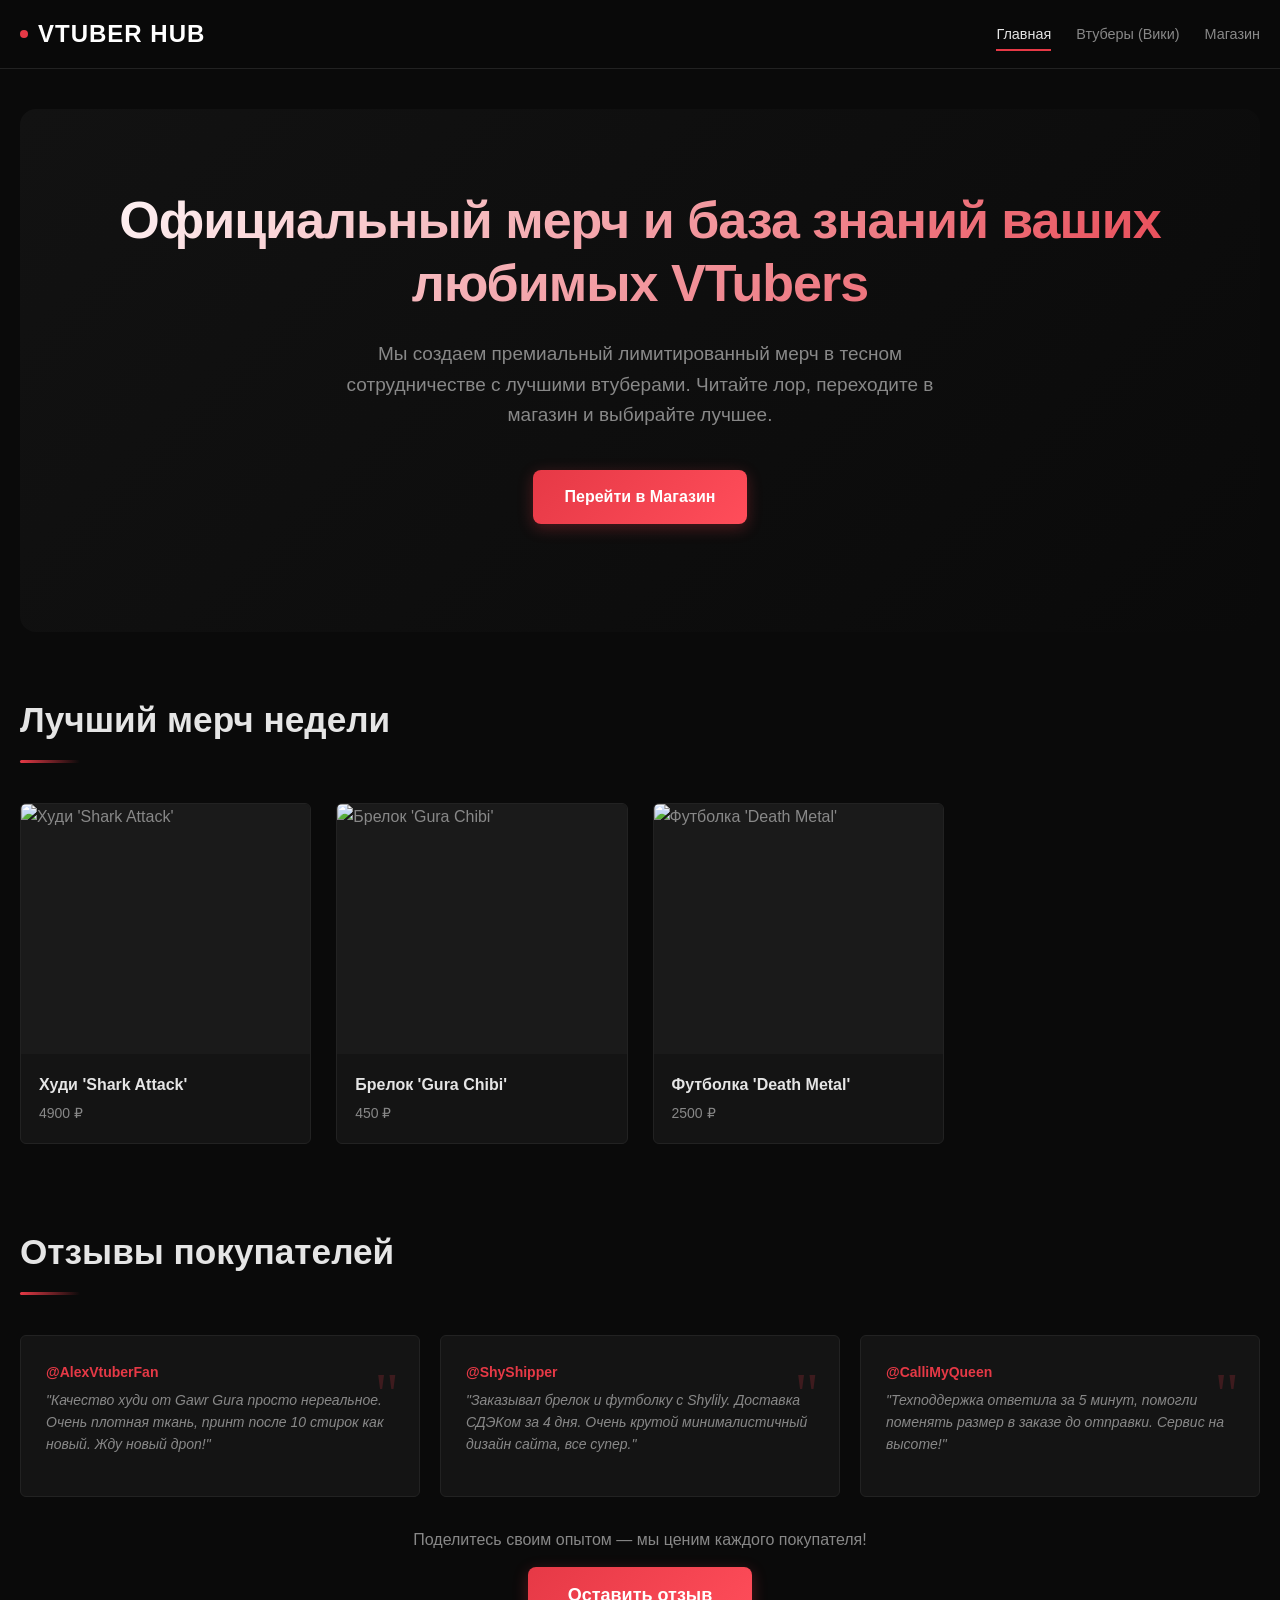
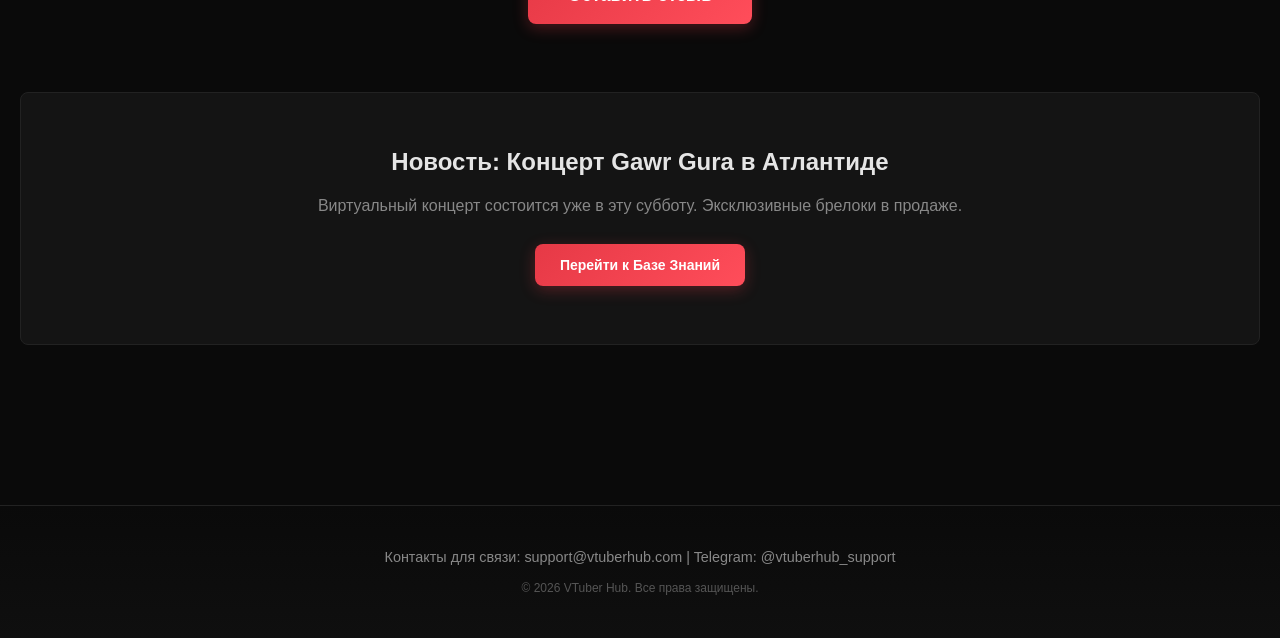
==== commit e07df44b: "Update index.html" ====
--- a/index.html
+++ b/index.html
@@ -17,17 +17,31 @@
         .slide-info { padding: 18px; }
         .slide-info h3 { font-size: 16px; margin-bottom: 5px; }
         .slide-info p { color: var(--text-muted); font-size: 14px; }
-        .reviews-grid { display: grid; grid-template-columns: repeat(auto-fill, minmax(300px, 1fr)); gap: 20px; margin-bottom: 80px; }
+        .reviews-grid { display: grid; grid-template-columns: repeat(auto-fill, minmax(300px, 1fr)); gap: 20px; margin-bottom: 30px; }
         .review-card { background-color: var(--card-bg); border: 1px solid var(--border-color); padding: 25px; border-radius: 6px; }
         .review-author { font-weight: 600; margin-bottom: 5px; font-size: 14px; }
         .review-text { color: var(--text-muted); font-size: 14px; font-style: italic; }
         .news-section { background-color: var(--card-bg); border: 1px solid var(--border-color); padding: 50px; border-radius: 8px; margin-bottom: 60px; text-align: center; }
+        .review-cta {
+            text-align: center;
+            margin: 0 0 60px 0;
+        }
+        .review-cta p {
+            color: var(--text-muted);
+            font-size: 16px;
+            margin-bottom: 15px;
+        }
+        .review-cta .btn-primary {
+            padding: 14px 40px;
+            font-size: 18px;
+        }
     </style>
 </head>
 <body>
     <header>
         <div class="nav-container">
             <a href="index.html" class="logo"><div class="logo-dot"></div>VTUBER HUB</a>
+            <button class="nav-toggle" aria-label="Меню">☰</button>
             <nav></nav>
         </div>
     </header>
@@ -39,8 +53,16 @@
         </section>
         <h2 class="section-title">Лучший мерч недели</h2>
         <div class="merch-slider" id="home-featured-merch"></div>
+
         <h2 class="section-title">Отзывы покупателей</h2>
         <div class="reviews-grid" id="home-reviews-container"></div>
+
+        <!-- НОВЫЙ БЛОК: Кнопка "Оставить отзыв" -->
+        <div class="review-cta">
+            <p>Поделитесь своим опытом — мы ценим каждого покупателя!</p>
+            <a href="https://t.me/vtuberhub_support?text=Хочу%20оставить%20отзыв" target="_blank" class="btn-primary">Оставить отзыв</a>
+        </div>
+
         <div class="news-section" id="home-news-container"></div>
     </main>
     <footer>
@@ -79,4 +101,4 @@
         });
     </script>
 </body>
-</html>+</html>
--- a/style.css
+++ b/style.css
@@ -24,7 +24,6 @@
     -moz-osx-font-smoothing: grayscale;
 }
 
-/* Scrollbar */
 ::-webkit-scrollbar { width: 8px; height: 8px; }
 ::-webkit-scrollbar-track { background: var(--bg-color); }
 ::-webkit-scrollbar-thumb { background: var(--border-color); border-radius: 4px; }
@@ -32,7 +31,6 @@
 
 ::selection { background: var(--accent-color); color: white; }
 
-/* Animations (без изменений) */
 @keyframes fadeIn {
     from { opacity: 0; }
     to { opacity: 1; }
@@ -48,10 +46,6 @@
 @keyframes scaleIn {
     from { opacity: 0; transform: scale(0.9); }
     to { opacity: 1; transform: scale(1); }
-}
-@keyframes shimmer {
-    0% { background-position: -1000px 0; }
-    100% { background-position: 1000px 0; }
 }
 @keyframes pulse {
     0%, 100% { opacity: 1; }
@@ -93,6 +87,7 @@
     justify-content: space-between; 
     align-items: center; 
     padding: 15px 20px; 
+    position: relative;
 }
 .logo { 
     font-size: clamp(1.1rem, 2.5vw, 1.5rem); 
@@ -113,7 +108,27 @@
     border-radius: 50%;
     animation: pulse 2s ease-in-out infinite;
 }
-nav { display: flex; gap: 25px; align-items: center; }
+
+.nav-toggle {
+    display: none;
+    background: none;
+    border: none;
+    color: var(--text-main);
+    font-size: 1.8rem;
+    cursor: pointer;
+    padding: 0 10px;
+    line-height: 1;
+    transition: color 0.3s ease;
+}
+.nav-toggle:hover {
+    color: var(--accent-color);
+}
+
+nav { 
+    display: flex; 
+    gap: 25px; 
+    align-items: center; 
+}
 nav a { 
     color: var(--text-muted); 
     text-decoration: none; 
@@ -137,7 +152,6 @@
 nav a:hover, nav a.active { color: var(--text-main); }
 nav a:hover::after, nav a.active::after { width: 100%; }
 
-/* Main */
 main { 
     max-width: var(--max-width); 
     margin: 0 auto; 
@@ -145,7 +159,6 @@
     min-height: calc(100vh - 150px); 
 }
 
-/* Hero */
 .hero {
     position: relative;
     padding: 80px 20px;
@@ -197,7 +210,6 @@
     animation: slideUp 0.8s ease-out 0.4s backwards;
 }
 
-/* Section Title */
 .section-title { 
     font-size: clamp(1.5rem, 3vw, 2.2rem);
     font-weight: 700; 
@@ -223,7 +235,6 @@
     animation: slideUp 0.6s ease-out 0.2s backwards;
 }
 
-/* Buttons */
 .hero-btn, .btn-primary { 
     background: linear-gradient(135deg, var(--accent-color), var(--accent-hover));
     color: white; 
@@ -286,7 +297,6 @@
     box-shadow: 0 4px 15px rgba(230, 57, 70, 0.4);
 }
 
-/* Cards (общие) */
 .card {
     background-color: var(--card-bg);
     border: 1px solid var(--border-color);
@@ -313,7 +323,6 @@
 }
 .card:hover::before { opacity: 1; }
 
-/* Сетки - единый подход с auto-fit и минимальной шириной */
 .vtuber-grid,
 .shop-grid,
 .news-grid,
@@ -324,7 +333,6 @@
     margin-bottom: 60px;
 }
 
-/* Vtuber Cards */
 .vtuber-card {
     background-color: var(--card-bg);
     border: 1px solid var(--border-color);
@@ -364,7 +372,6 @@
     line-height: 1.5;
 }
 
-/* Shop */
 .shop-grid { grid-template-columns: repeat(auto-fit, minmax(250px, 1fr)); }
 .product-card {
     background-color: var(--card-bg);
@@ -408,7 +415,6 @@
     margin-bottom: 15px;
 }
 
-/* News */
 .news-grid { grid-template-columns: repeat(auto-fit, minmax(300px, 1fr)); }
 .news-card {
     background-color: var(--card-bg);
@@ -453,7 +459,6 @@
     opacity: 0.7;
 }
 
-/* Reviews */
 .reviews-grid { grid-template-columns: repeat(auto-fit, minmax(280px, 1fr)); }
 .review-card {
     background-color: var(--card-bg);
@@ -491,7 +496,6 @@
     font-weight: 600;
 }
 
-/* Sidebar + Two-column layout */
 .two-column-layout { 
     display: grid; 
     grid-template-columns: 280px 1fr; 
@@ -578,7 +582,6 @@
 }
 .sidebar-item.active::before { transform: scaleY(1); }
 
-/* Modal */
 .modal-overlay {
     position: fixed;
     top: 0;
@@ -663,7 +666,6 @@
     justify-content: flex-end;
 }
 
-/* Toast */
 .toast-container {
     position: fixed;
     top: 100px;
@@ -690,7 +692,6 @@
 .toast.success { border-left-color: #10B981; }
 .toast.error { border-left-color: var(--accent-color); }
 
-/* Cart */
 .cart-badge {
     position: absolute;
     top: -8px;
@@ -789,7 +790,6 @@
     color: var(--text-main);
 }
 
-/* Form */
 .form-group { margin-bottom: 20px; }
 .form-group label { 
     display: block; 
@@ -814,7 +814,6 @@
     box-shadow: 0 0 0 3px rgba(230, 57, 70, 0.1);
 }
 
-/* Footer */
 footer { 
     text-align: center; 
     color: var(--text-muted); 
@@ -831,9 +830,6 @@
 }
 footer a:hover { color: var(--accent-hover); }
 
-/* ========== АДАПТИВНОСТЬ ========== */
-
-/* Планшеты и маленькие ноутбуки (до 1024px) */
 @media (max-width: 1024px) {
     .two-column-layout { 
         grid-template-columns: 220px 1fr; 
@@ -849,7 +845,6 @@
     .hero { padding: 60px 20px; }
 }
 
-/* iPad Pro и большие планшеты в портретной ориентации (1024x1366) */
 @media (min-width: 1024px) and (max-width: 1366px) and (orientation: portrait) {
     .two-column-layout { 
         grid-template-columns: 1fr; 
@@ -860,6 +855,7 @@
         display: grid;
         grid-template-columns: 1fr 1fr;
         gap: 20px;
+        padding: 20px;
     }
     .sidebar .search-bar { grid-column: 1 / -1; }
     .sidebar-list {
@@ -879,7 +875,6 @@
     }
 }
 
-/* iPad Pro ландшафт (1366x1024) и большие планшеты */
 @media (min-width: 1024px) and (max-width: 1366px) and (orientation: landscape) {
     .two-column-layout { 
         grid-template-columns: 240px 1fr; 
@@ -893,7 +888,6 @@
     }
 }
 
-/* Очень большие экраны (>1400px) */
 @media (min-width: 1400px) {
     :root {
         --max-width: 1600px;
@@ -912,20 +906,42 @@
     .hero h1 { font-size: 4.5rem; }
 }
 
-/* Мобильные устройства (до 768px) */
 @media (max-width: 768px) {
     .nav-container {
+        flex-wrap: wrap;
+        padding: 10px 15px;
+    }
+    .nav-toggle {
+        display: block;
+        order: 2;
+    }
+    nav {
+        display: none;
+        width: 100%;
         flex-direction: column;
-        gap: 15px;
+        align-items: stretch;
+        gap: 10px;
+        padding: 15px 0 5px;
+        order: 3;
+        border-top: 1px solid var(--border-color);
+        margin-top: 10px;
+    }
+    nav.open {
+        display: flex;
+    }
+    nav a {
+        padding: 12px 0;
         text-align: center;
-        padding: 15px 10px;
-    }
-    nav {
-        flex-wrap: wrap;
-        justify-content: center;
-        gap: 12px;
-    }
-    nav a { font-size: 0.85rem; }
+        font-size: 1rem;
+        border-bottom: 1px solid var(--border-color);
+    }
+    nav a:last-child {
+        border-bottom: none;
+    }
+    .logo {
+        order: 1;
+        flex: 1;
+    }
     .two-column-layout { grid-template-columns: 1fr; }
     .sidebar {
         position: static;
@@ -938,6 +954,7 @@
         gap: 10px;
         padding-bottom: 5px;
         -webkit-overflow-scrolling: touch;
+        flex-wrap: nowrap;
     }
     .sidebar-item {
         white-space: nowrap;
@@ -960,19 +977,8 @@
         width: 100%; 
         right: -100%; 
     }
-    /* Прячем навигацию за кнопку-бургер (если есть JS) – можно добавить класс .nav-open */
-    .nav-container .nav-toggle {
-        display: block;
-        background: none;
-        border: none;
-        color: var(--text-main);
-        font-size: 1.8rem;
-        cursor: pointer;
-    }
-    /* Если нет бургера – просто показываем ссылки в строку */
-}
-
-/* Очень маленькие телефоны (до 480px) */
+}
+
 @media (max-width: 480px) {
     .hero h1 { font-size: 2rem !important; }
     .hero p { font-size: 0.9rem !important; }
@@ -989,12 +995,14 @@
     }
     .vtuber-card-img { height: 200px; }
     .review-card::before { font-size: 40px; top: 5px; right: 10px; }
-}
-
-/* Для экранов с высокой плотностью пикселей (Retina) */
+    .vtuber-detail .vtuber-photo { height: 220px; }
+    .product-detail .product-gallery-main { height: 220px; }
+    .product-detail .product-gallery-thumbs img { height: 50px; }
+}
+
 @media (-webkit-min-device-pixel-ratio: 2), (min-resolution: 192dpi) {
     .hero::before {
         background-image: url('https://image.qwenlm.ai/public_source/9949d2c9-0b74-492d-8eed-932ee424c334/143755540-92a9-4c30-a2a1-efd387a12d0f.png');
         background-size: cover;
     }
-}+}
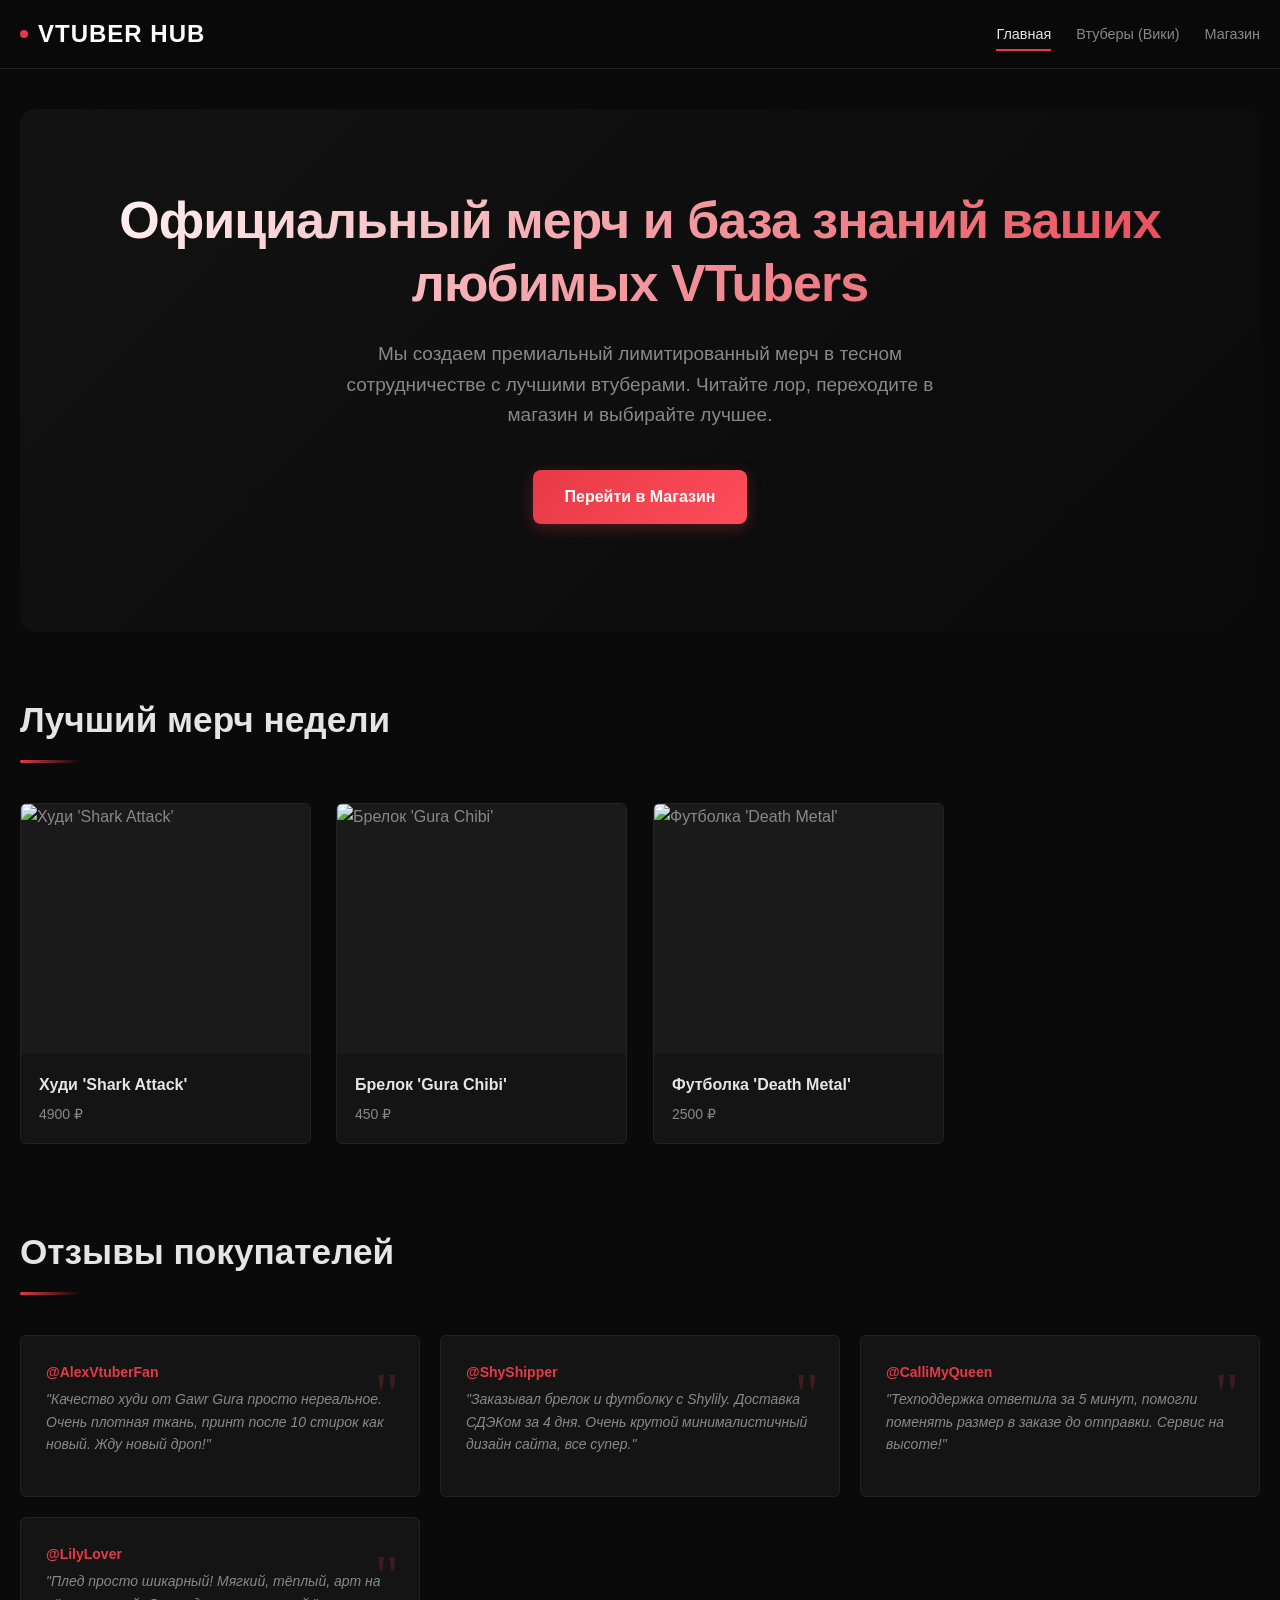
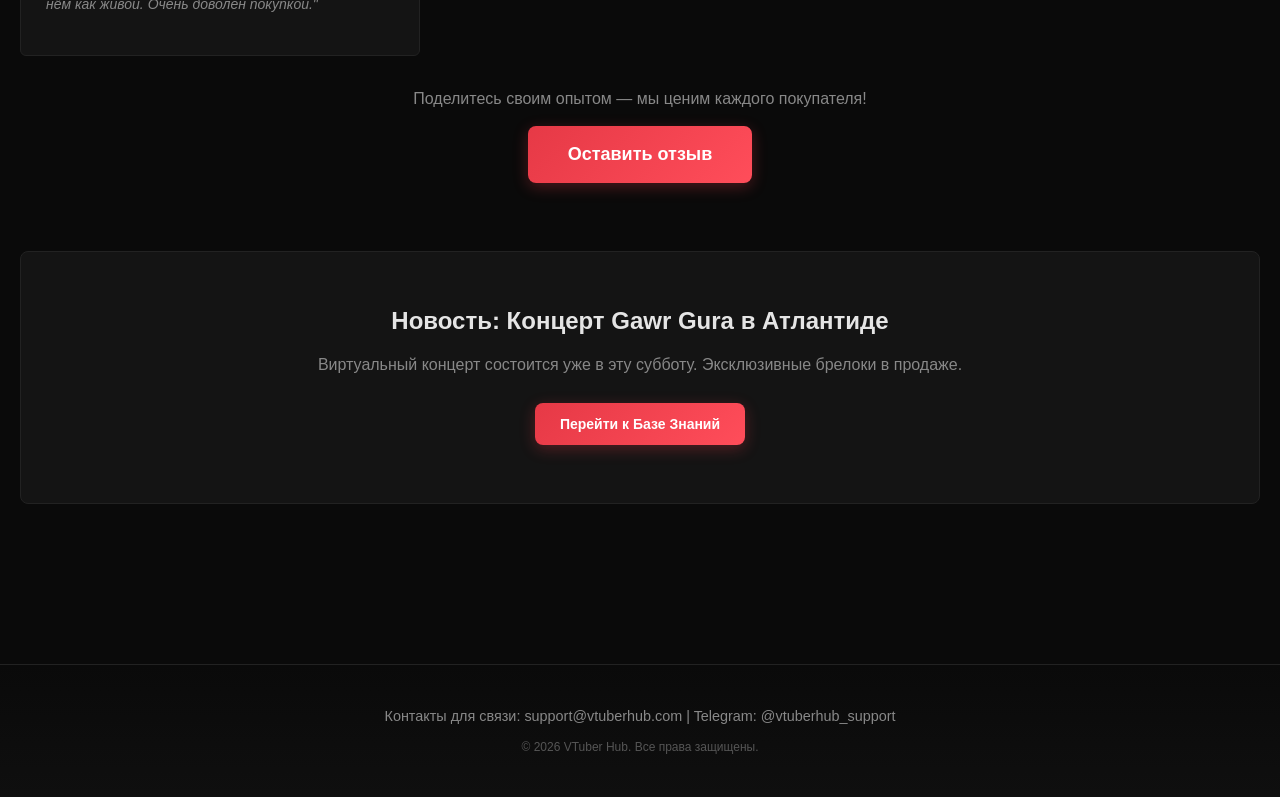
==== commit f6597a48: "Add files via upload" ====
--- a/index.html
+++ b/index.html
@@ -6,8 +6,18 @@
     <title>VTuber Hub - Официальный мерч и Википедия</title>
     <link rel="stylesheet" href="style.css">
     <style>
-        .hero { text-align: center; padding: 80px 20px 100px 20px; }
-        .hero h1 { font-size: 52px; font-weight: 800; margin-bottom: 25px; letter-spacing: -1px; line-height: 1.2; }
+        .hero { text-align: center; padding: 80px 20px 100px 20px; position: relative; }
+        .hero h1 {
+            font-size: 52px;
+            font-weight: 800;
+            margin-bottom: 25px;
+            letter-spacing: -1px;
+            line-height: 1.2;
+            background: linear-gradient(135deg, #FFF 0%, var(--accent-color) 100%);
+            -webkit-background-clip: text;
+            -webkit-text-fill-color: transparent;
+            background-clip: text;
+        }
         .hero p { color: var(--text-muted); font-size: 19px; max-width: 650px; margin: 0 auto 40px auto; }
         .merch-slider { display: grid; grid-template-columns: repeat(auto-fill, minmax(260px, 1fr)); gap: 25px; margin-bottom: 80px; }
         .slide-card { background-color: var(--card-bg); border: 1px solid var(--border-color); border-radius: 6px; overflow: hidden; transition: transform 0.3s ease, border-color 0.3s ease; cursor: pointer; }
@@ -22,19 +32,9 @@
         .review-author { font-weight: 600; margin-bottom: 5px; font-size: 14px; }
         .review-text { color: var(--text-muted); font-size: 14px; font-style: italic; }
         .news-section { background-color: var(--card-bg); border: 1px solid var(--border-color); padding: 50px; border-radius: 8px; margin-bottom: 60px; text-align: center; }
-        .review-cta {
-            text-align: center;
-            margin: 0 0 60px 0;
-        }
-        .review-cta p {
-            color: var(--text-muted);
-            font-size: 16px;
-            margin-bottom: 15px;
-        }
-        .review-cta .btn-primary {
-            padding: 14px 40px;
-            font-size: 18px;
-        }
+        .review-cta { text-align: center; margin: 0 0 60px 0; }
+        .review-cta p { color: var(--text-muted); font-size: 16px; margin-bottom: 15px; }
+        .review-cta .btn-primary { padding: 14px 40px; font-size: 18px; }
     </style>
 </head>
 <body>
@@ -48,22 +48,22 @@
     <main>
         <section class="hero">
             <h1>Официальный мерч и база знаний ваших любимых VTubers</h1>
-            <p>Мы создаем премиальный лимитированный мерч в тесном сотрудничестве с лучшими втуберами. Читайте лор, переходите в магазин и выбирайте лучшее.</p>
-            <a href="shop.html" class="hero-btn">Перейти в Магазин</a>
+            <p class="hero-subtitle reveal-up">Мы создаем премиальный лимитированный мерч в тесном сотрудничестве с лучшими втуберами. Читайте лор, переходите в магазин и выбирайте лучшее.</p>
+            <a href="shop.html" class="hero-btn reveal-up" style="animation-delay: 0.4s;">Перейти в Магазин</a>
         </section>
-        <h2 class="section-title">Лучший мерч недели</h2>
+
+        <h2 class="section-title reveal-up">Лучший мерч недели</h2>
         <div class="merch-slider" id="home-featured-merch"></div>
 
-        <h2 class="section-title">Отзывы покупателей</h2>
+        <h2 class="section-title reveal-up">Отзывы покупателей</h2>
         <div class="reviews-grid" id="home-reviews-container"></div>
 
-        <!-- НОВЫЙ БЛОК: Кнопка "Оставить отзыв" -->
-        <div class="review-cta">
+        <div class="review-cta reveal-up">
             <p>Поделитесь своим опытом — мы ценим каждого покупателя!</p>
-            <a href="https://t.me/vtuberhub_support?text=Хочу%20оставить%20отзыв" target="_blank" class="btn-primary">Оставить отзыв</a>
+            <a href="https://web.telegram.org/a/#8320234702" target="_blank" class="btn-primary">Оставить отзыв</a>
         </div>
 
-        <div class="news-section" id="home-news-container"></div>
+        <div class="news-section reveal-up" id="home-news-container"></div>
     </main>
     <footer>
         <p>Контакты для связи: support@vtuberhub.com | Telegram: @vtuberhub_support</p>
@@ -101,4 +101,4 @@
         });
     </script>
 </body>
-</html>
+</html>
--- a/style.css
+++ b/style.css
@@ -31,6 +31,7 @@
 
 ::selection { background: var(--accent-color); color: white; }
 
+/* ===== БАЗОВЫЕ АНИМАЦИИ ===== */
 @keyframes fadeIn {
     from { opacity: 0; }
     to { opacity: 1; }
@@ -60,16 +61,213 @@
     50% { box-shadow: 0 0 40px rgba(230, 57, 70, 0.6); }
 }
 
-.animate-fade-in { animation: fadeIn 0.6s ease-out; }
-.animate-slide-up { animation: slideUp 0.6s ease-out; }
-.animate-slide-down { animation: slideDown 0.6s ease-out; }
-.animate-scale-in { animation: scaleIn 0.4s ease-out; }
-
-/* Header */
+/* ===== НОВЫЕ АНИМАЦИИ ===== */
+@keyframes slideUpWord {
+    to { transform: translateY(0); }
+}
+@keyframes blurIn {
+    0% {
+        opacity: 0;
+        filter: blur(12px);
+        transform: scale(0.92) translateY(20px);
+    }
+    100% {
+        opacity: 1;
+        filter: blur(0);
+        transform: scale(1) translateY(0);
+    }
+}
+
+/* Анимация для слов в заголовке (hero-title) */
+.hero-title {
+    font-size: clamp(2.2rem, 6vw, 4rem);
+    font-weight: 800;
+    margin-bottom: 20px;
+    line-height: 1.2;
+    background: linear-gradient(135deg, #FFF 0%, var(--accent-color) 100%);
+    -webkit-background-clip: text;
+    -webkit-text-fill-color: transparent;
+    background-clip: text;
+}
+.hero-title .word {
+    display: inline-block;
+    overflow: hidden;
+    margin-right: 0.15em;
+}
+.hero-title .word-inner {
+    display: inline-block;
+    transform: translateY(120%);
+    animation: slideUpWord 1.2s cubic-bezier(0.16, 1, 0.3, 1) forwards;
+}
+
+/* Появление при скролле */
+.reveal-up {
+    opacity: 0;
+    transform: translateY(40px);
+    transition: opacity 1s cubic-bezier(0.16, 1, 0.3, 1), transform 1s cubic-bezier(0.16, 1, 0.3, 1);
+}
+.reveal-up.visible {
+    opacity: 1;
+    transform: translateY(0);
+}
+
+/* Карточки с blur-in (плюс каскадные задержки) */
+.vtuber-card,
+.product-card,
+.slide-card,
+.review-card,
+.news-card,
+.gallery-item,
+.art-card {
+    opacity: 0;
+    animation: blurIn 0.7s cubic-bezier(0.23, 1, 0.32, 1) forwards;
+}
+.vtuber-card:nth-child(1),
+.product-card:nth-child(1),
+.slide-card:nth-child(1),
+.review-card:nth-child(1),
+.news-card:nth-child(1),
+.gallery-item:nth-child(1),
+.art-card:nth-child(1) { animation-delay: 0.04s; }
+.vtuber-card:nth-child(2),
+.product-card:nth-child(2),
+.slide-card:nth-child(2),
+.review-card:nth-child(2),
+.news-card:nth-child(2),
+.gallery-item:nth-child(2),
+.art-card:nth-child(2) { animation-delay: 0.08s; }
+.vtuber-card:nth-child(3),
+.product-card:nth-child(3),
+.slide-card:nth-child(3),
+.review-card:nth-child(3),
+.news-card:nth-child(3),
+.gallery-item:nth-child(3),
+.art-card:nth-child(3) { animation-delay: 0.12s; }
+.vtuber-card:nth-child(4),
+.product-card:nth-child(4),
+.slide-card:nth-child(4),
+.review-card:nth-child(4),
+.news-card:nth-child(4),
+.gallery-item:nth-child(4),
+.art-card:nth-child(4) { animation-delay: 0.16s; }
+.vtuber-card:nth-child(5),
+.product-card:nth-child(5),
+.slide-card:nth-child(5),
+.review-card:nth-child(5),
+.news-card:nth-child(5),
+.gallery-item:nth-child(5),
+.art-card:nth-child(5) { animation-delay: 0.20s; }
+.vtuber-card:nth-child(6),
+.product-card:nth-child(6),
+.slide-card:nth-child(6),
+.review-card:nth-child(6),
+.news-card:nth-child(6),
+.gallery-item:nth-child(6),
+.art-card:nth-child(6) { animation-delay: 0.24s; }
+.vtuber-card:nth-child(7),
+.product-card:nth-child(7),
+.slide-card:nth-child(7),
+.review-card:nth-child(7),
+.news-card:nth-child(7),
+.gallery-item:nth-child(7),
+.art-card:nth-child(7) { animation-delay: 0.28s; }
+.vtuber-card:nth-child(8),
+.product-card:nth-child(8),
+.slide-card:nth-child(8),
+.review-card:nth-child(8),
+.news-card:nth-child(8),
+.gallery-item:nth-child(8),
+.art-card:nth-child(8) { animation-delay: 0.32s; }
+.vtuber-card:nth-child(9),
+.product-card:nth-child(9),
+.slide-card:nth-child(9),
+.review-card:nth-child(9),
+.news-card:nth-child(9),
+.gallery-item:nth-child(9),
+.art-card:nth-child(9) { animation-delay: 0.36s; }
+.vtuber-card:nth-child(10),
+.product-card:nth-child(10),
+.slide-card:nth-child(10),
+.review-card:nth-child(10),
+.news-card:nth-child(10),
+.gallery-item:nth-child(10),
+.art-card:nth-child(10) { animation-delay: 0.40s; }
+.vtuber-card:nth-child(11),
+.product-card:nth-child(11),
+.slide-card:nth-child(11),
+.review-card:nth-child(11),
+.news-card:nth-child(11),
+.gallery-item:nth-child(11),
+.art-card:nth-child(11) { animation-delay: 0.44s; }
+.vtuber-card:nth-child(12),
+.product-card:nth-child(12),
+.slide-card:nth-child(12),
+.review-card:nth-child(12),
+.news-card:nth-child(12),
+.gallery-item:nth-child(12),
+.art-card:nth-child(12) { animation-delay: 0.48s; }
+.vtuber-card:nth-child(13),
+.product-card:nth-child(13),
+.slide-card:nth-child(13),
+.review-card:nth-child(13),
+.news-card:nth-child(13),
+.gallery-item:nth-child(13),
+.art-card:nth-child(13) { animation-delay: 0.52s; }
+.vtuber-card:nth-child(14),
+.product-card:nth-child(14),
+.slide-card:nth-child(14),
+.review-card:nth-child(14),
+.news-card:nth-child(14),
+.gallery-item:nth-child(14),
+.art-card:nth-child(14) { animation-delay: 0.56s; }
+.vtuber-card:nth-child(15),
+.product-card:nth-child(15),
+.slide-card:nth-child(15),
+.review-card:nth-child(15),
+.news-card:nth-child(15),
+.gallery-item:nth-child(15),
+.art-card:nth-child(15) { animation-delay: 0.60s; }
+.vtuber-card:nth-child(16),
+.product-card:nth-child(16),
+.slide-card:nth-child(16),
+.review-card:nth-child(16),
+.news-card:nth-child(16),
+.gallery-item:nth-child(16),
+.art-card:nth-child(16) { animation-delay: 0.64s; }
+.vtuber-card:nth-child(17),
+.product-card:nth-child(17),
+.slide-card:nth-child(17),
+.review-card:nth-child(17),
+.news-card:nth-child(17),
+.gallery-item:nth-child(17),
+.art-card:nth-child(17) { animation-delay: 0.68s; }
+.vtuber-card:nth-child(18),
+.product-card:nth-child(18),
+.slide-card:nth-child(18),
+.review-card:nth-child(18),
+.news-card:nth-child(18),
+.gallery-item:nth-child(18),
+.art-card:nth-child(18) { animation-delay: 0.72s; }
+.vtuber-card:nth-child(19),
+.product-card:nth-child(19),
+.slide-card:nth-child(19),
+.review-card:nth-child(19),
+.news-card:nth-child(19),
+.gallery-item:nth-child(19),
+.art-card:nth-child(19) { animation-delay: 0.76s; }
+.vtuber-card:nth-child(20),
+.product-card:nth-child(20),
+.slide-card:nth-child(20),
+.review-card:nth-child(20),
+.news-card:nth-child(20),
+.gallery-item:nth-child(20),
+.art-card:nth-child(20) { animation-delay: 0.80s; }
+
+/* ===== ШАПКА ===== */
 header { 
     position: sticky; 
     top: 0; 
-    z-index: 100; 
+    z-index: 10000;
     background-color: rgba(10, 10, 10, 0.95); 
     border-bottom: 1px solid var(--border-color); 
     backdrop-filter: blur(10px);
@@ -98,9 +296,8 @@
     display: flex; 
     align-items: center; 
     gap: 10px;
-    transition: transform 0.2s ease;
-}
-.logo:hover { transform: scale(1.05); }
+    transition: none;
+}
 .logo-dot { 
     width: 8px; 
     height: 8px; 
@@ -114,11 +311,12 @@
     background: none;
     border: none;
     color: var(--text-main);
-    font-size: 1.8rem;
+    font-size: 2rem;
     cursor: pointer;
     padding: 0 10px;
     line-height: 1;
     transition: color 0.3s ease;
+    z-index: 10001;
 }
 .nav-toggle:hover {
     color: var(--accent-color);
@@ -152,6 +350,7 @@
 nav a:hover, nav a.active { color: var(--text-main); }
 nav a:hover::after, nav a.active::after { width: 100%; }
 
+/* ===== ОСНОВНОЙ КОНТЕНТ ===== */
 main { 
     max-width: var(--max-width); 
     margin: 0 auto; 
@@ -185,29 +384,16 @@
     max-width: 800px;
     margin: 0 auto;
 }
-.hero h1 {
-    font-size: clamp(2.2rem, 6vw, 4rem);
-    font-weight: 800;
-    margin-bottom: 20px;
-    line-height: 1.2;
-    background: linear-gradient(135deg, #FFF 0%, var(--accent-color) 100%);
-    -webkit-background-clip: text;
-    -webkit-text-fill-color: transparent;
-    background-clip: text;
-    animation: slideUp 0.8s ease-out;
-}
 .hero p {
     font-size: clamp(1rem, 1.5vw, 1.25rem);
     color: var(--text-muted);
     margin-bottom: 30px;
-    animation: slideUp 0.8s ease-out 0.2s backwards;
 }
 .hero-buttons {
     display: flex;
     gap: 15px;
     justify-content: center;
     flex-wrap: wrap;
-    animation: slideUp 0.8s ease-out 0.4s backwards;
 }
 
 .section-title { 
@@ -216,7 +402,6 @@
     margin-bottom: 40px; 
     position: relative; 
     padding-bottom: 15px;
-    animation: slideUp 0.6s ease-out;
 }
 .section-title::after { 
     content: ''; 
@@ -232,9 +417,9 @@
     font-size: clamp(0.9rem, 1.2vw, 1.1rem);
     color: var(--text-muted);
     margin-bottom: 40px;
-    animation: slideUp 0.6s ease-out 0.2s backwards;
-}
-
+}
+
+/* ===== КНОПКИ ===== */
 .hero-btn, .btn-primary { 
     background: linear-gradient(135deg, var(--accent-color), var(--accent-hover));
     color: white; 
@@ -297,32 +482,7 @@
     box-shadow: 0 4px 15px rgba(230, 57, 70, 0.4);
 }
 
-.card {
-    background-color: var(--card-bg);
-    border: 1px solid var(--border-color);
-    border-radius: var(--radius);
-    overflow: hidden;
-    transition: all 0.3s cubic-bezier(0.4, 0, 0.2, 1);
-    position: relative;
-}
-.card:hover {
-    transform: translateY(-8px);
-    border-color: var(--accent-color);
-    box-shadow: 0 12px 40px rgba(230, 57, 70, 0.2);
-}
-.card::before {
-    content: '';
-    position: absolute;
-    top: 0;
-    left: 0;
-    right: 0;
-    height: 2px;
-    background: linear-gradient(90deg, transparent, var(--accent-color), transparent);
-    opacity: 0;
-    transition: opacity 0.3s ease;
-}
-.card:hover::before { opacity: 1; }
-
+/* ===== СЕТКИ И КАРТОЧКИ ===== */
 .vtuber-grid,
 .shop-grid,
 .news-grid,
@@ -496,6 +656,7 @@
     font-weight: 600;
 }
 
+/* ===== БОКОВАЯ ПАНЕЛЬ ===== */
 .two-column-layout { 
     display: grid; 
     grid-template-columns: 280px 1fr; 
@@ -582,6 +743,196 @@
 }
 .sidebar-item.active::before { transform: scaleY(1); }
 
+/* ===== ФИЛЬТР (исправлен: панель строго по ширине кнопки) ===== */
+.filter-dropdown {
+    position: relative;
+    margin-bottom: 20px;
+    width: 100%;
+}
+.filter-toggle {
+    display: flex;
+    align-items: center;
+    gap: 10px;
+    background: #0D0D0D;
+    border: 1px solid var(--border-color);
+    border-radius: 8px;
+    padding: 12px 16px;
+    cursor: pointer;
+    transition: border-color 0.3s ease;
+    width: 100%;
+    color: var(--text-main);
+    font-size: 14px;
+    font-weight: 600;
+    user-select: none;
+    overflow: hidden;
+    white-space: nowrap;
+    box-sizing: border-box;
+}
+.filter-toggle:hover {
+    border-color: #444;
+}
+.filter-toggle .burger-icon {
+    display: flex;
+    flex-direction: column;
+    gap: 4px;
+    width: 20px;
+    flex-shrink: 0;
+}
+.filter-toggle .burger-icon span {
+    display: block;
+    height: 2px;
+    background: var(--text-main);
+    border-radius: 2px;
+    transition: all 0.3s ease;
+}
+.filter-toggle .burger-icon span:nth-child(2) {
+    width: 80%;
+}
+.filter-toggle .filter-label {
+    flex: 1;
+    overflow: hidden;
+    text-overflow: ellipsis;
+    min-width: 0;
+}
+.filter-toggle .arrow {
+    margin-left: auto;
+    transition: transform 0.3s ease;
+    font-size: 16px;
+    flex-shrink: 0;
+}
+.filter-toggle.open .arrow {
+    transform: rotate(180deg);
+}
+.filter-panel {
+    display: none;
+    position: absolute;
+    top: calc(100% + 8px);
+    left: 0;
+    width: 100%;
+    background: var(--card-bg);
+    border: 1px solid var(--border-color);
+    border-radius: 8px;
+    z-index: 50;
+    box-shadow: 0 8px 40px rgba(0,0,0,0.6);
+    overflow: hidden;
+    max-height: 420px;
+    flex-direction: column;
+    box-sizing: border-box;
+}
+.filter-panel.open {
+    display: flex !important;
+}
+.filter-options {
+    flex: 1;
+    overflow-y: auto;
+    padding: 12px 16px;
+    max-height: 260px;
+    width: 100%;
+}
+.filter-options::-webkit-scrollbar {
+    width: 4px;
+}
+.filter-options::-webkit-scrollbar-track {
+    background: transparent;
+}
+.filter-options::-webkit-scrollbar-thumb {
+    background: var(--border-color);
+    border-radius: 4px;
+}
+.filter-options::-webkit-scrollbar-thumb:hover {
+    background: var(--accent-color);
+}
+.filter-option {
+    display: flex;
+    align-items: center;
+    gap: 10px;
+    padding: 8px 4px;
+    cursor: pointer;
+    border-radius: 4px;
+    transition: background 0.2s;
+    max-width: 100%;
+    overflow: hidden;
+}
+.filter-option:hover {
+    background: #1A1A1A;
+}
+.filter-option input[type="checkbox"] {
+    width: 18px;
+    height: 18px;
+    accent-color: var(--accent-color);
+    cursor: pointer;
+    flex-shrink: 0;
+}
+.filter-option label {
+    font-size: 14px;
+    color: var(--text-main);
+    cursor: pointer;
+    flex: 1;
+    overflow: hidden;
+    text-overflow: ellipsis;
+    white-space: nowrap;
+}
+.filter-divider {
+    border: none;
+    border-top: 1px solid var(--border-color);
+    margin: 0;
+}
+.filter-actions {
+    display: flex;
+    flex-direction: column;
+    gap: 10px;
+    padding: 12px 16px;
+    background: var(--card-bg);
+    border-top: 1px solid var(--border-color);
+    flex-shrink: 0;
+    width: 100%;
+}
+.filter-actions button {
+    flex: 1;
+    padding: 10px 16px;
+    border: none;
+    border-radius: 6px;
+    font-size: 14px;
+    font-weight: 600;
+    cursor: pointer;
+    transition: background 0.3s ease;
+    width: 100%;
+    text-align: center;
+}
+.filter-actions .filter-reset {
+    background: transparent;
+    border: 1px solid var(--border-color);
+    color: var(--text-muted);
+}
+.filter-actions .filter-reset:hover {
+    border-color: var(--accent-color);
+    color: var(--text-main);
+    background: rgba(230, 57, 70, 0.05);
+}
+.filter-actions .filter-apply {
+    background: var(--accent-color);
+    color: white;
+}
+.filter-actions .filter-apply:hover {
+    background: var(--accent-hover);
+}
+.filter-count {
+    background: var(--accent-color);
+    color: white;
+    border-radius: 50%;
+    padding: 0 8px;
+    font-size: 12px;
+    font-weight: 700;
+    min-width: 22px;
+    height: 22px;
+    display: inline-flex;
+    align-items: center;
+    justify-content: center;
+    margin-left: auto;
+    flex-shrink: 0;
+}
+
+/* ===== МОДАЛКИ ===== */
 .modal-overlay {
     position: fixed;
     top: 0;
@@ -666,6 +1017,7 @@
     justify-content: flex-end;
 }
 
+/* ===== ТОСТЫ ===== */
 .toast-container {
     position: fixed;
     top: 100px;
@@ -692,6 +1044,7 @@
 .toast.success { border-left-color: #10B981; }
 .toast.error { border-left-color: var(--accent-color); }
 
+/* ===== КОРЗИНА ===== */
 .cart-badge {
     position: absolute;
     top: -8px;
@@ -790,6 +1143,7 @@
     color: var(--text-main);
 }
 
+/* ===== ФОРМЫ ===== */
 .form-group { margin-bottom: 20px; }
 .form-group label { 
     display: block; 
@@ -814,6 +1168,7 @@
     box-shadow: 0 0 0 3px rgba(230, 57, 70, 0.1);
 }
 
+/* ===== ФУТЕР ===== */
 footer { 
     text-align: center; 
     color: var(--text-muted); 
@@ -829,6 +1184,8 @@
     transition: color 0.3s ease;
 }
 footer a:hover { color: var(--accent-hover); }
+
+/* ===== АДАПТИВНОСТЬ ===== */
 
 @media (max-width: 1024px) {
     .two-column-layout { 
@@ -980,7 +1337,7 @@
 }
 
 @media (max-width: 480px) {
-    .hero h1 { font-size: 2rem !important; }
+    .hero-title { font-size: 2rem !important; }
     .hero p { font-size: 0.9rem !important; }
     .section-title { font-size: 1.3rem; }
     .product-img { height: 180px; }
@@ -1005,4 +1362,4 @@
         background-image: url('https://image.qwenlm.ai/public_source/9949d2c9-0b74-492d-8eed-932ee424c334/143755540-92a9-4c30-a2a1-efd387a12d0f.png');
         background-size: cover;
     }
-}
+}
